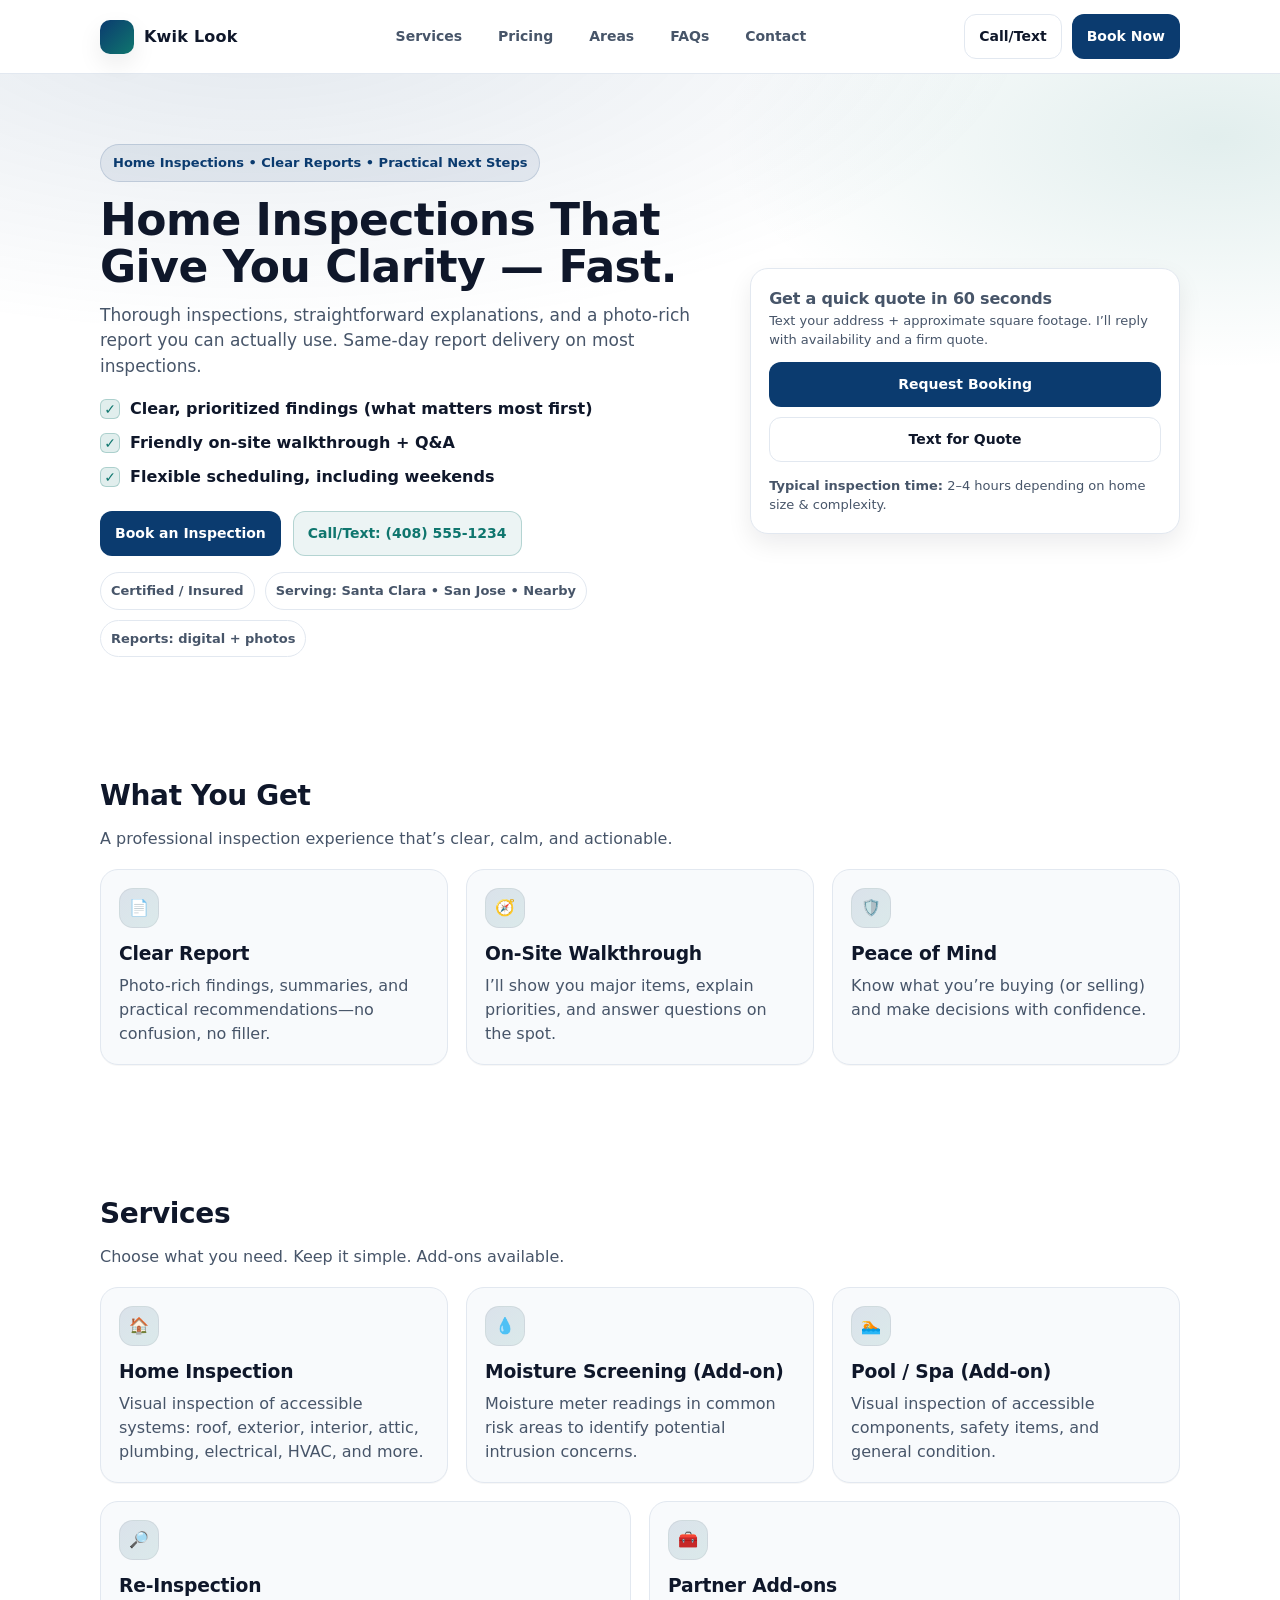
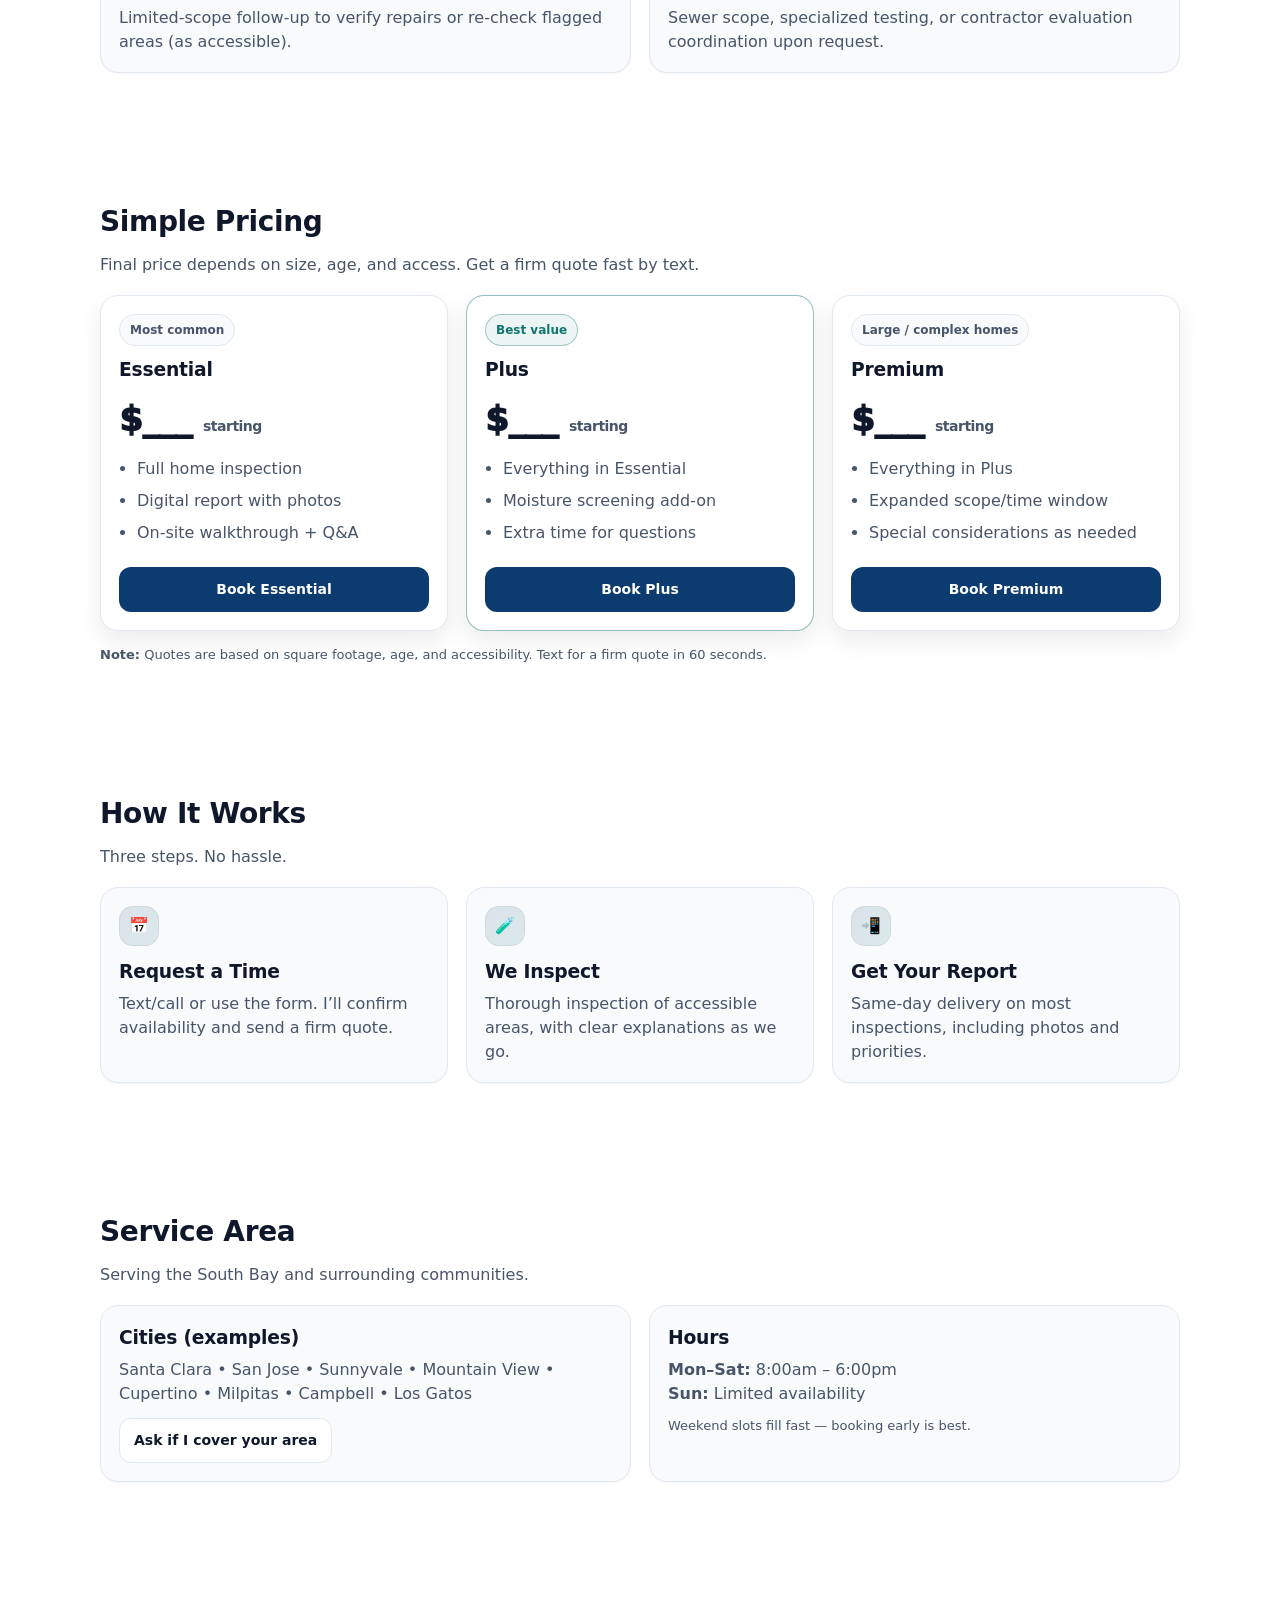
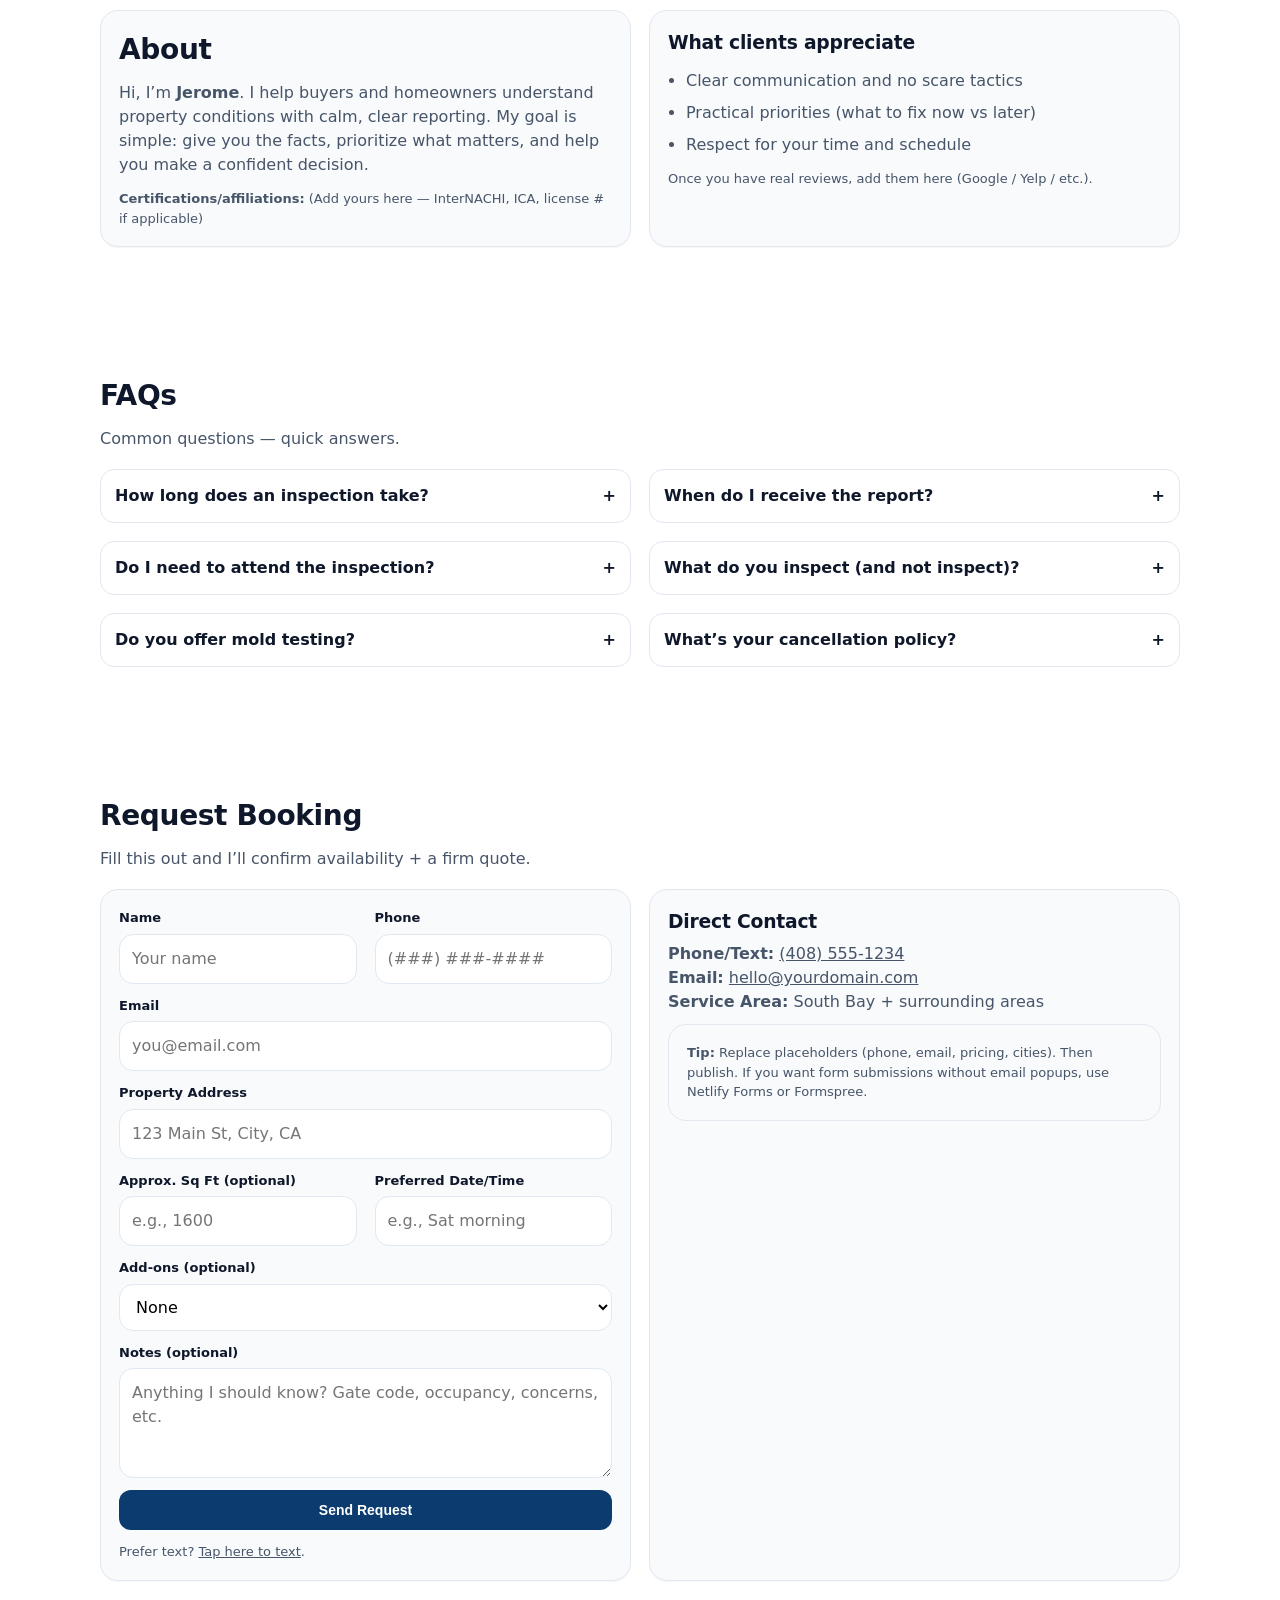
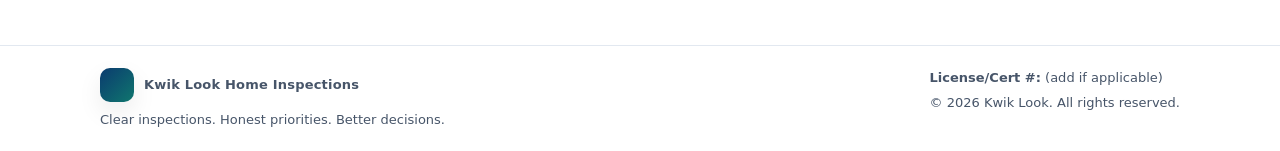
==== index.html @ 8adca5a7 "Add files via upload" ====
<!doctype html>
<html lang="en">
<head>
  <meta charset="utf-8" />
  <meta name="viewport" content="width=device-width,initial-scale=1" />
  <meta name="description" content="Kwik Look Home Inspections — clear, thorough inspections with easy-to-understand reports." />
  <title>Kwik Look Home Inspections</title>

  <style>
    :root{
      --bg:#ffffff;
      --text:#0f172a;
      --muted:#475569;
      --card:#f8fafc;
      --border:#e2e8f0;
      --brand:#0b3b6f;    /* primary */
      --brand2:#0f766e;   /* secondary */
      --shadow: 0 10px 25px rgba(2, 6, 23, .08);
      --radius: 18px;
      --max: 1120px;
    }
    *{ box-sizing:border-box; }
    html{ scroll-behavior:smooth; }
    body{
      margin:0;
      font-family: ui-sans-serif, system-ui, -apple-system, Segoe UI, Roboto, Arial, "Apple Color Emoji","Segoe UI Emoji";
      color:var(--text);
      background:var(--bg);
      line-height:1.5;
    }
    a{ color:inherit; text-decoration:none; }
    .container{ max-width:var(--max); margin:0 auto; padding:0 20px; }

    /* Top bar */
    .topbar{
      position:sticky; top:0; z-index:50;
      background:rgba(255,255,255,.92);
      backdrop-filter:saturate(180%) blur(10px);
      border-bottom:1px solid var(--border);
    }
    .nav{
      display:flex; align-items:center; justify-content:space-between;
      padding:14px 0;
      gap:16px;
    }
    .brand{
      display:flex; align-items:center; gap:10px; font-weight:800; letter-spacing:.2px;
    }
    .logo-dot{
      width:34px; height:34px; border-radius:10px;
      background:linear-gradient(135deg, var(--brand), var(--brand2));
      box-shadow: var(--shadow);
    }
    .navlinks{
      display:none;
      gap:16px; align-items:center;
      color:var(--muted);
      font-weight:600;
      font-size:14px;
    }
    .navlinks a{ padding:8px 10px; border-radius:10px; }
    .navlinks a:hover{ background:var(--card); color:var(--text); }
    .actions{ display:flex; gap:10px; align-items:center; }
    .btn{
      display:inline-flex; align-items:center; justify-content:center;
      gap:10px;
      padding:11px 14px;
      border-radius:12px;
      border:1px solid var(--border);
      background:#fff;
      color:var(--text);
      font-weight:700;
      font-size:14px;
      cursor:pointer;
      transition:.15s transform, .15s background, .15s border-color;
      white-space:nowrap;
    }
    .btn:hover{ transform:translateY(-1px); border-color:#cbd5e1; }
    .btn.primary{
      background:var(--brand);
      color:#fff;
      border-color:transparent;
    }
    .btn.primary:hover{ background:#083057; }
    .btn.secondary{
      background:rgba(15,118,110,.08);
      border-color:rgba(15,118,110,.25);
      color:var(--brand2);
    }
    .btn.secondary:hover{
      background:rgba(15,118,110,.12);
      border-color:rgba(15,118,110,.35);
    }
    .menu-btn{ display:inline-flex; }
    .mobile-menu{
      display:none;
      border-top:1px solid var(--border);
      padding:10px 0 14px;
    }
    .mobile-menu a{
      display:block;
      padding:10px 12px;
      border-radius:12px;
      color:var(--muted);
      font-weight:700;
    }
    .mobile-menu a:hover{ background:var(--card); color:var(--text); }

    /* Sections */
    section{ padding:64px 0; }
    .hero{
      padding:70px 0 54px;
      background:
        radial-gradient(1200px 500px at 20% -10%, rgba(11,59,111,.12), transparent 65%),
        radial-gradient(900px 420px at 95% 10%, rgba(15,118,110,.12), transparent 55%);
    }
    .grid{
      display:grid;
      gap:18px;
    }
    .hero-grid{
      grid-template-columns: 1.25fr .85fr;
      align-items:center;
    }
    .kicker{
      display:inline-flex;
      gap:10px; align-items:center;
      background:rgba(11,59,111,.08);
      border:1px solid rgba(11,59,111,.15);
      color:var(--brand);
      padding:8px 12px;
      border-radius:999px;
      font-weight:800;
      font-size:13px;
      width:fit-content;
    }
    h1{
      font-size:44px;
      line-height:1.08;
      margin:14px 0 12px;
      letter-spacing:-.5px;
    }
    .lead{
      color:var(--muted);
      font-size:17px;
      margin:0 0 18px;
      max-width:60ch;
    }
    .bullets{
      display:grid; gap:10px;
      padding:0; margin:0 0 22px;
      list-style:none;
      color:var(--text);
      font-weight:650;
    }
    .bullets li{
      display:flex; gap:10px; align-items:flex-start;
    }
    .check{
      width:20px; height:20px; margin-top:2px;
      border-radius:6px;
      background:rgba(15,118,110,.12);
      border:1px solid rgba(15,118,110,.25);
      display:flex; align-items:center; justify-content:center;
      color:var(--brand2);
      flex:0 0 auto;
      font-weight:900;
      font-size:14px;
    }
    .trust{
      display:flex; flex-wrap:wrap; gap:10px;
      margin-top:16px;
      color:var(--muted);
      font-weight:700;
      font-size:13px;
    }
    .pill{
      padding:8px 10px;
      border-radius:999px;
      border:1px solid var(--border);
      background:#fff;
    }

    .card{
      background:var(--card);
      border:1px solid var(--border);
      border-radius:var(--radius);
      padding:18px;
      box-shadow: 0 1px 0 rgba(2,6,23,.03);
    }
    .hero-side .card{
      background:#fff;
      box-shadow: var(--shadow);
    }
    .small{
      color:var(--muted);
      font-size:13px;
      margin:0;
    }
    .side-title{
      font-weight:900;
      margin:0 0 10px;
      letter-spacing:-.2px;
    }

    .section-title{
      font-size:28px;
      letter-spacing:-.35px;
      margin:0 0 10px;
    }
    .section-sub{
      margin:0 0 18px;
      color:var(--muted);
      max-width:70ch;
    }

    /* Cards grids */
    .three{ grid-template-columns:repeat(3, 1fr); }
    .two{ grid-template-columns:repeat(2, 1fr); }
    .four{ grid-template-columns:repeat(4, 1fr); }

    .icon{
      width:40px; height:40px; border-radius:14px;
      background:linear-gradient(135deg, rgba(11,59,111,.12), rgba(15,118,110,.12));
      border:1px solid rgba(2,6,23,.06);
      display:flex; align-items:center; justify-content:center;
      font-weight:900;
    }
    .card h3{ margin:12px 0 6px; letter-spacing:-.2px; }
    .card p{ margin:0; color:var(--muted); }

    /* Pricing */
    .pricing .card{ background:#fff; box-shadow: var(--shadow); }
    .tag{
      display:inline-flex; align-items:center;
      padding:6px 10px;
      border-radius:999px;
      font-size:12px;
      font-weight:900;
      border:1px solid var(--border);
      color:var(--muted);
      background:var(--card);
      width:fit-content;
    }
    .price{
      font-size:34px;
      font-weight:950;
      margin:10px 0 6px;
      letter-spacing:-.5px;
    }
    .price span{ font-size:14px; color:var(--muted); font-weight:800; }
    .list{ margin:12px 0 0; padding-left:18px; color:var(--muted); }
    .list li{ margin:8px 0; }

    /* FAQ */
    details{
      background:#fff;
      border:1px solid var(--border);
      border-radius:14px;
      padding:14px 14px;
    }
    details summary{
      cursor:pointer;
      font-weight:900;
      list-style:none;
      display:flex; align-items:center; justify-content:space-between;
      gap:12px;
    }
    details summary::-webkit-details-marker{ display:none; }
    details p{ margin:10px 0 0; color:var(--muted); }

    /* Form */
    form{ display:grid; gap:12px; }
    .field{ display:grid; gap:6px; }
    label{ font-weight:800; font-size:13px; color:var(--text); }
    input, textarea, select{
      width:100%;
      border:1px solid var(--border);
      border-radius:14px;
      padding:12px 12px;
      font:inherit;
      background:#fff;
      outline:none;
    }
    input:focus, textarea:focus, select:focus{
      border-color: rgba(11,59,111,.45);
      box-shadow: 0 0 0 3px rgba(11,59,111,.14);
    }
    textarea{ min-height:110px; resize:vertical; }
    .form-grid{ grid-template-columns:repeat(2, 1fr); }

    footer{
      border-top:1px solid var(--border);
      padding:22px 0;
      color:var(--muted);
      font-size:13px;
    }
    .footer-row{
      display:flex; justify-content:space-between; align-items:flex-start;
      gap:14px; flex-wrap:wrap;
    }

    /* Responsive */
    @media (max-width: 980px){
      .hero-grid{ grid-template-columns:1fr; }
      h1{ font-size:38px; }
      .three{ grid-template-columns:1fr; }
      .four{ grid-template-columns:1fr; }
      .two{ grid-template-columns:1fr; }
      .form-grid{ grid-template-columns:1fr; }
    }
    @media (min-width: 880px){
      .navlinks{ display:flex; }
      .menu-btn{ display:none; }
      .mobile-menu{ display:none !important; }
    }
  </style>
</head>

<body>

  <!-- Top Navigation -->
  <header class="topbar">
    <div class="container">
      <div class="nav">
        <a class="brand" href="#top">
          <span class="logo-dot" aria-hidden="true"></span>
          <span>Kwik Look</span>
        </a>

        <nav class="navlinks" aria-label="Primary">
          <a href="#services">Services</a>
          <a href="#pricing">Pricing</a>
          <a href="#areas">Areas</a>
          <a href="#faq">FAQs</a>
          <a href="#contact">Contact</a>
        </nav>

        <div class="actions">
          <!-- Replace phone number -->
          <a class="btn" href="tel:+14085551234" aria-label="Call or text">Call/Text</a>
          <a class="btn primary" href="#contact">Book Now</a>
          <button class="btn menu-btn" id="menuBtn" type="button" aria-expanded="false" aria-controls="mobileMenu">
            Menu
          </button>
        </div>
      </div>

      <div class="mobile-menu" id="mobileMenu">
        <a href="#services">Services</a>
        <a href="#pricing">Pricing</a>
        <a href="#areas">Areas</a>
        <a href="#faq">FAQs</a>
        <a href="#contact">Contact</a>
      </div>
    </div>
  </header>

  <!-- Hero -->
  <main id="top">
    <section class="hero">
      <div class="container">
        <div class="grid hero-grid">
          <div>
            <div class="kicker">Home Inspections • Clear Reports • Practical Next Steps</div>
            <h1>Home Inspections That Give You Clarity — Fast.</h1>
            <p class="lead">
              Thorough inspections, straightforward explanations, and a photo-rich report you can actually use.
              Same-day report delivery on most inspections.
            </p>

            <ul class="bullets">
              <li><span class="check">✓</span><span>Clear, prioritized findings (what matters most first)</span></li>
              <li><span class="check">✓</span><span>Friendly on-site walkthrough + Q&amp;A</span></li>
              <li><span class="check">✓</span><span>Flexible scheduling, including weekends</span></li>
            </ul>

            <div class="actions" style="gap:12px; flex-wrap:wrap;">
              <a class="btn primary" href="#contact">Book an Inspection</a>
              <a class="btn secondary" href="tel:+14085551234">Call/Text: (408) 555-1234</a>
            </div>

            <div class="trust">
              <span class="pill">Certified / Insured</span>
              <span class="pill">Serving: Santa Clara • San Jose • Nearby</span>
              <span class="pill">Reports: digital + photos</span>
            </div>
          </div>

          <div class="hero-side">
            <div class="card">
              <p class="side-title">Get a quick quote in 60 seconds</p>
              <p class="small">Text your address + approximate square footage. I’ll reply with availability and a firm quote.</p>
              <div style="height:12px;"></div>
              <a class="btn primary" href="#contact" style="width:100%;">Request Booking</a>
              <div style="height:10px;"></div>
              <a class="btn" href="sms:+14085551234?&body=Hi%20Kwik%20Look%20—%20I%E2%80%99d%20like%20a%20quote.%20Address%3A%20____%20Sq%20ft%3A%20____%20Preferred%20date%2Ftime%3A%20____" style="width:100%;">
                Text for Quote
              </a>
              <div style="height:14px;"></div>
              <p class="small"><strong>Typical inspection time:</strong> 2–4 hours depending on home size &amp; complexity.</p>
            </div>
          </div>
        </div>
      </div>
    </section>

    <!-- What You Get -->
    <section>
      <div class="container">
        <h2 class="section-title">What You Get</h2>
        <p class="section-sub">A professional inspection experience that’s clear, calm, and actionable.</p>

        <div class="grid three">
          <div class="card">
            <div class="icon">📄</div>
            <h3>Clear Report</h3>
            <p>Photo-rich findings, summaries, and practical recommendations—no confusion, no filler.</p>
          </div>
          <div class="card">
            <div class="icon">🧭</div>
            <h3>On-Site Walkthrough</h3>
            <p>I’ll show you major items, explain priorities, and answer questions on the spot.</p>
          </div>
          <div class="card">
            <div class="icon">🛡️</div>
            <h3>Peace of Mind</h3>
            <p>Know what you’re buying (or selling) and make decisions with confidence.</p>
          </div>
        </div>
      </div>
    </section>

    <!-- Services -->
    <section id="services">
      <div class="container">
        <h2 class="section-title">Services</h2>
        <p class="section-sub">Choose what you need. Keep it simple. Add-ons available.</p>

        <div class="grid three">
          <div class="card">
            <div class="icon">🏠</div>
            <h3>Home Inspection</h3>
            <p>Visual inspection of accessible systems: roof, exterior, interior, attic, plumbing, electrical, HVAC, and more.</p>
          </div>
          <div class="card">
            <div class="icon">💧</div>
            <h3>Moisture Screening (Add-on)</h3>
            <p>Moisture meter readings in common risk areas to identify potential intrusion concerns.</p>
          </div>
          <div class="card">
            <div class="icon">🏊</div>
            <h3>Pool / Spa (Add-on)</h3>
            <p>Visual inspection of accessible components, safety items, and general condition.</p>
          </div>
        </div>

        <div style="height:18px;"></div>

        <div class="grid two">
          <div class="card">
            <div class="icon">🔎</div>
            <h3>Re-Inspection</h3>
            <p>Limited-scope follow-up to verify repairs or re-check flagged areas (as accessible).</p>
          </div>
          <div class="card">
            <div class="icon">🧰</div>
            <h3>Partner Add-ons</h3>
            <p>Sewer scope, specialized testing, or contractor evaluation coordination upon request.</p>
          </div>
        </div>
      </div>
    </section>

    <!-- Pricing -->
    <section id="pricing" class="pricing">
      <div class="container">
        <h2 class="section-title">Simple Pricing</h2>
        <p class="section-sub">Final price depends on size, age, and access. Get a firm quote fast by text.</p>

        <div class="grid three">
          <div class="card">
            <div class="tag">Most common</div>
            <h3 style="margin:10px 0 0;">Essential</h3>
            <div class="price">$___ <span>starting</span></div>
            <ul class="list">
              <li>Full home inspection</li>
              <li>Digital report with photos</li>
              <li>On-site walkthrough + Q&amp;A</li>
            </ul>
            <div style="height:14px;"></div>
            <a class="btn primary" href="#contact" style="width:100%;">Book Essential</a>
          </div>

          <div class="card" style="border:1px solid rgba(15,118,110,.45);">
            <div class="tag" style="color:var(--brand2); border-color:rgba(15,118,110,.35); background:rgba(15,118,110,.08);">Best value</div>
            <h3 style="margin:10px 0 0;">Plus</h3>
            <div class="price">$___ <span>starting</span></div>
            <ul class="list">
              <li>Everything in Essential</li>
              <li>Moisture screening add-on</li>
              <li>Extra time for questions</li>
            </ul>
            <div style="height:14px;"></div>
            <a class="btn primary" href="#contact" style="width:100%;">Book Plus</a>
          </div>

          <div class="card">
            <div class="tag">Large / complex homes</div>
            <h3 style="margin:10px 0 0;">Premium</h3>
            <div class="price">$___ <span>starting</span></div>
            <ul class="list">
              <li>Everything in Plus</li>
              <li>Expanded scope/time window</li>
              <li>Special considerations as needed</li>
            </ul>
            <div style="height:14px;"></div>
            <a class="btn primary" href="#contact" style="width:100%;">Book Premium</a>
          </div>
        </div>

        <div style="height:14px;"></div>
        <p class="small">
          <strong>Note:</strong> Quotes are based on square footage, age, and accessibility. Text for a firm quote in 60 seconds.
        </p>
      </div>
    </section>

    <!-- How it Works -->
    <section>
      <div class="container">
        <h2 class="section-title">How It Works</h2>
        <p class="section-sub">Three steps. No hassle.</p>

        <div class="grid three">
          <div class="card">
            <div class="icon">📅</div>
            <h3>Request a Time</h3>
            <p>Text/call or use the form. I’ll confirm availability and send a firm quote.</p>
          </div>
          <div class="card">
            <div class="icon">🧪</div>
            <h3>We Inspect</h3>
            <p>Thorough inspection of accessible areas, with clear explanations as we go.</p>
          </div>
          <div class="card">
            <div class="icon">📲</div>
            <h3>Get Your Report</h3>
            <p>Same-day delivery on most inspections, including photos and priorities.</p>
          </div>
        </div>
      </div>
    </section>

    <!-- Service Areas -->
    <section id="areas">
      <div class="container">
        <h2 class="section-title">Service Area</h2>
        <p class="section-sub">Serving the South Bay and surrounding communities.</p>

        <div class="grid two">
          <div class="card">
            <h3 style="margin-top:0;">Cities (examples)</h3>
            <p>Santa Clara • San Jose • Sunnyvale • Mountain View • Cupertino • Milpitas • Campbell • Los Gatos</p>
            <div style="height:12px;"></div>
            <a class="btn" href="#contact">Ask if I cover your area</a>
          </div>
          <div class="card">
            <h3 style="margin-top:0;">Hours</h3>
            <p><strong>Mon–Sat:</strong> 8:00am – 6:00pm<br><strong>Sun:</strong> Limited availability</p>
            <p class="small" style="margin-top:10px;">Weekend slots fill fast — booking early is best.</p>
          </div>
        </div>
      </div>
    </section>

    <!-- About -->
    <section>
      <div class="container">
        <div class="grid two">
          <div class="card">
            <h2 class="section-title" style="margin:0 0 10px;">About</h2>
            <p class="section-sub" style="margin:0;">
              Hi, I’m <strong>Jerome</strong>. I help buyers and homeowners understand property conditions with calm, clear reporting.
              My goal is simple: give you the facts, prioritize what matters, and help you make a confident decision.
            </p>
            <div style="height:12px;"></div>
            <p class="small"><strong>Certifications/affiliations:</strong> (Add yours here — InterNACHI, ICA, license # if applicable)</p>
          </div>

          <div class="card">
            <h3 style="margin-top:0;">What clients appreciate</h3>
            <ul class="list">
              <li>Clear communication and no scare tactics</li>
              <li>Practical priorities (what to fix now vs later)</li>
              <li>Respect for your time and schedule</li>
            </ul>
            <p class="small" style="margin-top:12px;">Once you have real reviews, add them here (Google / Yelp / etc.).</p>
          </div>
        </div>
      </div>
    </section>

    <!-- FAQ -->
    <section id="faq">
      <div class="container">
        <h2 class="section-title">FAQs</h2>
        <p class="section-sub">Common questions — quick answers.</p>

        <div class="grid two">
          <details>
            <summary>How long does an inspection take? <span>+</span></summary>
            <p>Most inspections take 2–4 hours depending on size, age, and accessibility.</p>
          </details>
          <details>
            <summary>When do I receive the report? <span>+</span></summary>
            <p>Same-day on most inspections. If a home is large/complex, delivery may be next day.</p>
          </details>
          <details>
            <summary>Do I need to attend the inspection? <span>+</span></summary>
            <p>It’s optional, but recommended. The best time to join is the last 20–30 minutes for a walkthrough.</p>
          </details>
          <details>
            <summary>What do you inspect (and not inspect)? <span>+</span></summary>
            <p>I inspect accessible, visible areas and systems. I do not perform destructive testing or code compliance verification.</p>
          </details>
          <details>
            <summary>Do you offer mold testing? <span>+</span></summary>
            <p>I can offer moisture screening and recommend next steps. Lab testing can be coordinated if desired.</p>
          </details>
          <details>
            <summary>What’s your cancellation policy? <span>+</span></summary>
            <p>Example: No fee with 24+ hours notice. Same-day cancellations may have a charge. (Customize this.)</p>
          </details>
        </div>
      </div>
    </section>

    <!-- Contact -->
    <section id="contact">
      <div class="container">
        <h2 class="section-title">Request Booking</h2>
        <p class="section-sub">Fill this out and I’ll confirm availability + a firm quote.</p>

        <div class="grid two">
          <div class="card">
            <!--
              This form uses mailto: so it works without a server.
              For a more professional setup, connect this form to:
              - Netlify Forms, Formspree, or your website builder’s form tool.
            -->
            <form id="bookingForm">
              <div class="grid form-grid">
                <div class="field">
                  <label for="name">Name</label>
                  <input id="name" name="name" placeholder="Your name" required />
                </div>
                <div class="field">
                  <label for="phone">Phone</label>
                  <input id="phone" name="phone" placeholder="(###) ###-####" required />
                </div>
              </div>

              <div class="field">
                <label for="email">Email</label>
                <input id="email" name="email" type="email" placeholder="you@email.com" required />
              </div>

              <div class="field">
                <label for="address">Property Address</label>
                <input id="address" name="address" placeholder="123 Main St, City, CA" required />
              </div>

              <div class="grid form-grid">
                <div class="field">
                  <label for="sqft">Approx. Sq Ft (optional)</label>
                  <input id="sqft" name="sqft" placeholder="e.g., 1600" />
                </div>
                <div class="field">
                  <label for="date">Preferred Date/Time</label>
                  <input id="date" name="date" placeholder="e.g., Sat morning" />
                </div>
              </div>

              <div class="field">
                <label for="addons">Add-ons (optional)</label>
                <select id="addons" name="addons">
                  <option value="none">None</option>
                  <option value="moisture">Moisture Screening</option>
                  <option value="pool">Pool/Spa</option>
                  <option value="reinspection">Re-Inspection</option>
                  <option value="unsure">Not sure yet</option>
                </select>
              </div>

              <div class="field">
                <label for="notes">Notes (optional)</label>
                <textarea id="notes" name="notes" placeholder="Anything I should know? Gate code, occupancy, concerns, etc."></textarea>
              </div>

              <button class="btn primary" type="submit">Send Request</button>
              <p class="small">Prefer text? <a href="sms:+14085551234?&body=Hi%20Kwik%20Look%20—%20I%E2%80%99d%20like%20to%20book.%20Address%3A%20____%20Preferred%20date%2Ftime%3A%20____" style="text-decoration:underline;">Tap here to text</a>.</p>
            </form>
          </div>

          <div class="card">
            <h3 style="margin-top:0;">Direct Contact</h3>
            <p><strong>Phone/Text:</strong> <a href="tel:+14085551234" style="text-decoration:underline;">(408) 555-1234</a></p>
            <p><strong>Email:</strong> <a href="mailto:hello@yourdomain.com" style="text-decoration:underline;">hello@yourdomain.com</a></p>
            <p><strong>Service Area:</strong> South Bay + surrounding areas</p>
            <div style="height:10px;"></div>
            <div class="card" style="background:var(--card); box-shadow:none;">
              <p class="small" style="margin:0;">
                <strong>Tip:</strong> Replace placeholders (phone, email, pricing, cities). Then publish.
                If you want form submissions without email popups, use Netlify Forms or Formspree.
              </p>
            </div>
          </div>
        </div>
      </div>
    </section>

    <footer>
      <div class="container">
        <div class="footer-row">
          <div>
            <div class="brand" style="gap:10px;">
              <span class="logo-dot" aria-hidden="true"></span>
              <strong>Kwik Look Home Inspections</strong>
            </div>
            <p style="margin:8px 0 0;">Clear inspections. Honest priorities. Better decisions.</p>
          </div>
          <div>
            <p style="margin:0;"><strong>License/Cert #:</strong> (add if applicable)</p>
            <p style="margin:6px 0 0;">© <span id="year"></span> Kwik Look. All rights reserved.</p>
          </div>
        </div>
      </div>
    </footer>
  </main>

  <script>
    // Mobile menu toggle
    const menuBtn = document.getElementById('menuBtn');
    const mobileMenu = document.getElementById('mobileMenu');

    menuBtn?.addEventListener('click', () => {
      const open = mobileMenu.style.display === 'block';
      mobileMenu.style.display = open ? 'none' : 'block';
      menuBtn.setAttribute('aria-expanded', String(!open));
    });

    // Mailto form submission (no backend required)
    const form = document.getElementById('bookingForm');
    form?.addEventListener('submit', (e) => {
      e.preventDefault();

      const data = new FormData(form);
      const lines = [];
      for (const [k, v] of data.entries()) lines.push(`${k}: ${v}`);

      const subject = encodeURIComponent('Kwik Look — Booking Request');
      const body = encodeURIComponent(lines.join('\n'));

      // Replace this with your real email
      const to = 'hello@yourdomain.com';

      window.location.href = `mailto:${to}?subject=${subject}&body=${body}`;
    });

    // Footer year
    document.getElementById('year').textContent = new Date().getFullYear();

    // Close mobile menu after click
    document.querySelectorAll('#mobileMenu a').forEach(a => {
      a.addEventListener('click', () => {
        mobileMenu.style.display = 'none';
        menuBtn.setAttribute('aria-expanded', 'false');
      });
    });
  </script>
</body>
</html>
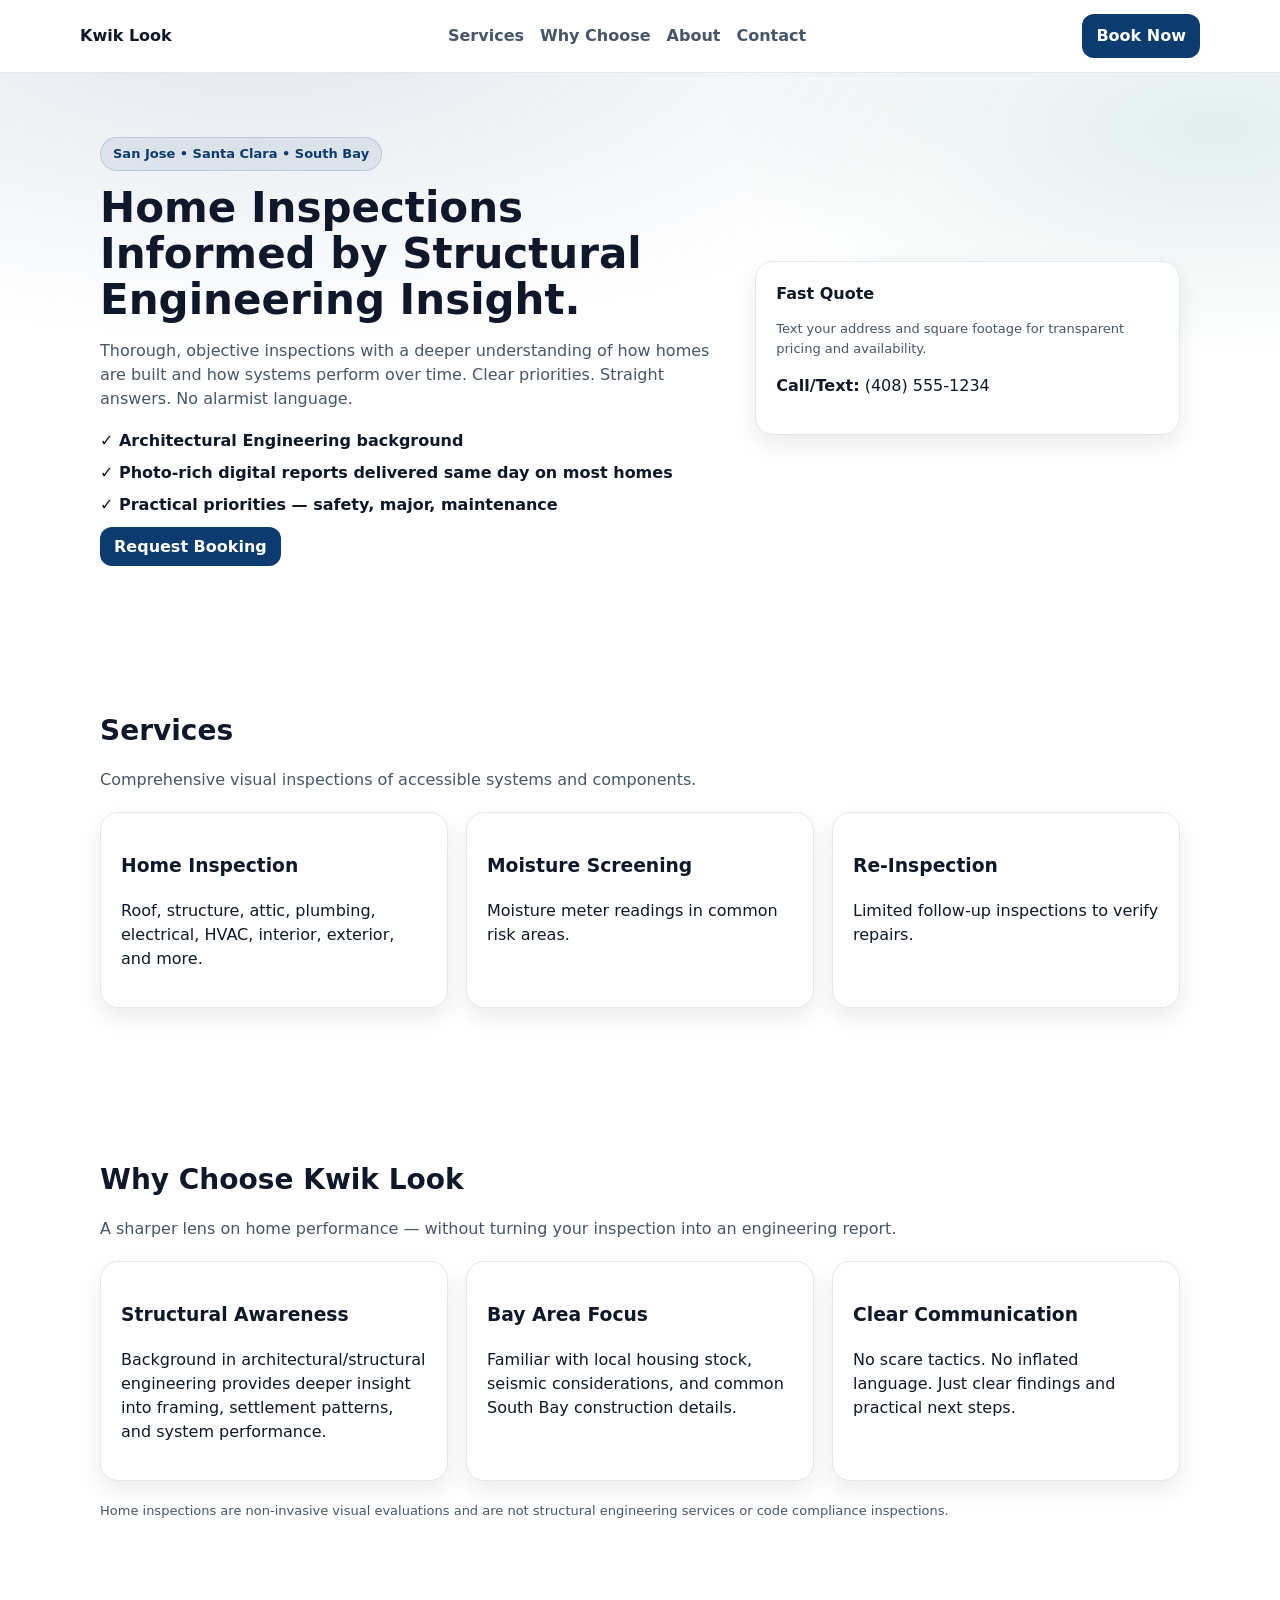
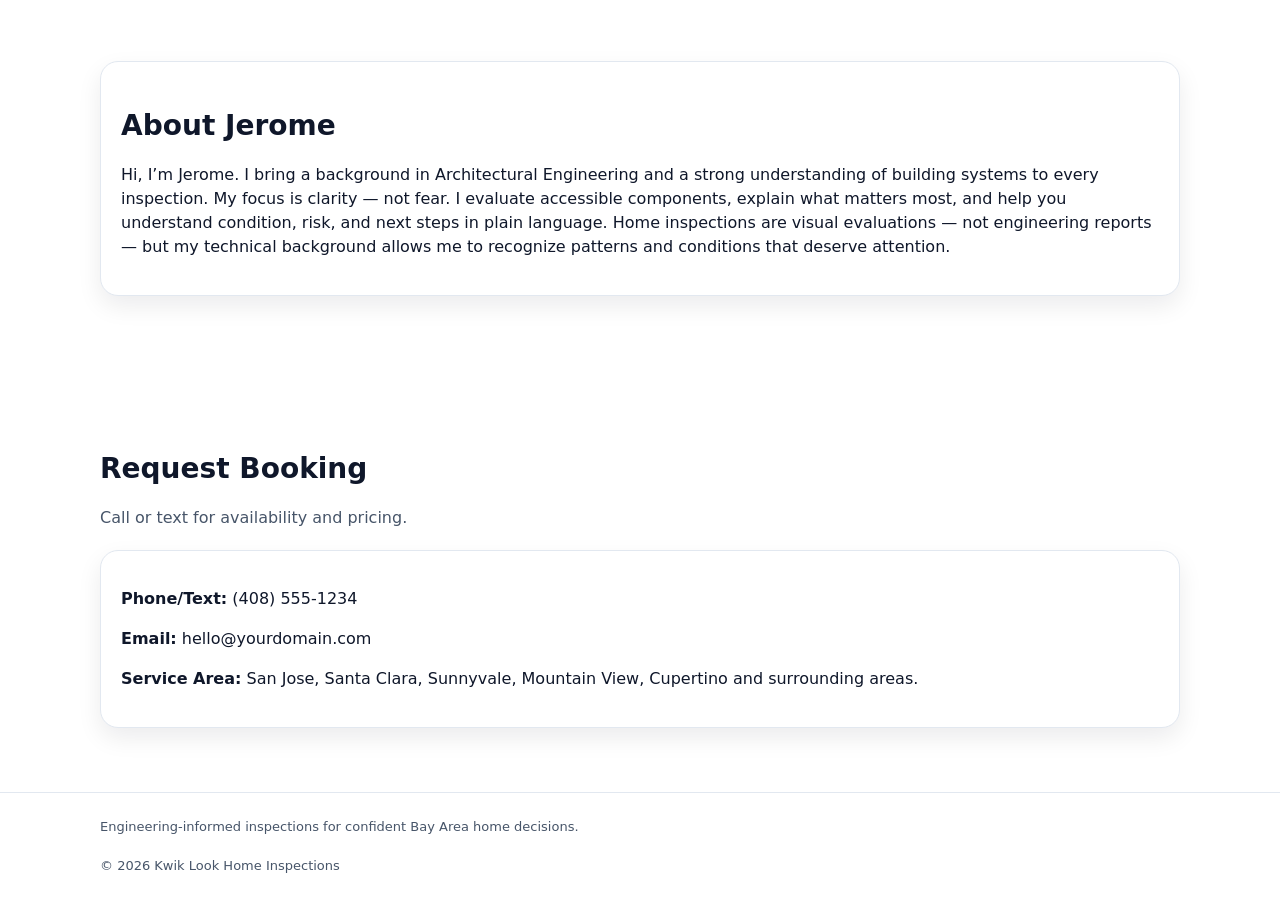
==== commit 47a85cc3: "Round 2" ====
--- a/index.html
+++ b/index.html
@@ -1,783 +1,237 @@
 <!doctype html>
 <html lang="en">
 <head>
-  <meta charset="utf-8" />
-  <meta name="viewport" content="width=device-width,initial-scale=1" />
-  <meta name="description" content="Kwik Look Home Inspections — clear, thorough inspections with easy-to-understand reports." />
-  <title>Kwik Look Home Inspections</title>
-
-  <style>
-    :root{
-      --bg:#ffffff;
-      --text:#0f172a;
-      --muted:#475569;
-      --card:#f8fafc;
-      --border:#e2e8f0;
-      --brand:#0b3b6f;    /* primary */
-      --brand2:#0f766e;   /* secondary */
-      --shadow: 0 10px 25px rgba(2, 6, 23, .08);
-      --radius: 18px;
-      --max: 1120px;
-    }
-    *{ box-sizing:border-box; }
-    html{ scroll-behavior:smooth; }
-    body{
-      margin:0;
-      font-family: ui-sans-serif, system-ui, -apple-system, Segoe UI, Roboto, Arial, "Apple Color Emoji","Segoe UI Emoji";
-      color:var(--text);
-      background:var(--bg);
-      line-height:1.5;
-    }
-    a{ color:inherit; text-decoration:none; }
-    .container{ max-width:var(--max); margin:0 auto; padding:0 20px; }
-
-    /* Top bar */
-    .topbar{
-      position:sticky; top:0; z-index:50;
-      background:rgba(255,255,255,.92);
-      backdrop-filter:saturate(180%) blur(10px);
-      border-bottom:1px solid var(--border);
-    }
-    .nav{
-      display:flex; align-items:center; justify-content:space-between;
-      padding:14px 0;
-      gap:16px;
-    }
-    .brand{
-      display:flex; align-items:center; gap:10px; font-weight:800; letter-spacing:.2px;
-    }
-    .logo-dot{
-      width:34px; height:34px; border-radius:10px;
-      background:linear-gradient(135deg, var(--brand), var(--brand2));
-      box-shadow: var(--shadow);
-    }
-    .navlinks{
-      display:none;
-      gap:16px; align-items:center;
-      color:var(--muted);
-      font-weight:600;
-      font-size:14px;
-    }
-    .navlinks a{ padding:8px 10px; border-radius:10px; }
-    .navlinks a:hover{ background:var(--card); color:var(--text); }
-    .actions{ display:flex; gap:10px; align-items:center; }
-    .btn{
-      display:inline-flex; align-items:center; justify-content:center;
-      gap:10px;
-      padding:11px 14px;
-      border-radius:12px;
-      border:1px solid var(--border);
-      background:#fff;
-      color:var(--text);
-      font-weight:700;
-      font-size:14px;
-      cursor:pointer;
-      transition:.15s transform, .15s background, .15s border-color;
-      white-space:nowrap;
-    }
-    .btn:hover{ transform:translateY(-1px); border-color:#cbd5e1; }
-    .btn.primary{
-      background:var(--brand);
-      color:#fff;
-      border-color:transparent;
-    }
-    .btn.primary:hover{ background:#083057; }
-    .btn.secondary{
-      background:rgba(15,118,110,.08);
-      border-color:rgba(15,118,110,.25);
-      color:var(--brand2);
-    }
-    .btn.secondary:hover{
-      background:rgba(15,118,110,.12);
-      border-color:rgba(15,118,110,.35);
-    }
-    .menu-btn{ display:inline-flex; }
-    .mobile-menu{
-      display:none;
-      border-top:1px solid var(--border);
-      padding:10px 0 14px;
-    }
-    .mobile-menu a{
-      display:block;
-      padding:10px 12px;
-      border-radius:12px;
-      color:var(--muted);
-      font-weight:700;
-    }
-    .mobile-menu a:hover{ background:var(--card); color:var(--text); }
-
-    /* Sections */
-    section{ padding:64px 0; }
-    .hero{
-      padding:70px 0 54px;
-      background:
-        radial-gradient(1200px 500px at 20% -10%, rgba(11,59,111,.12), transparent 65%),
-        radial-gradient(900px 420px at 95% 10%, rgba(15,118,110,.12), transparent 55%);
-    }
-    .grid{
-      display:grid;
-      gap:18px;
-    }
-    .hero-grid{
-      grid-template-columns: 1.25fr .85fr;
-      align-items:center;
-    }
-    .kicker{
-      display:inline-flex;
-      gap:10px; align-items:center;
-      background:rgba(11,59,111,.08);
-      border:1px solid rgba(11,59,111,.15);
-      color:var(--brand);
-      padding:8px 12px;
-      border-radius:999px;
-      font-weight:800;
-      font-size:13px;
-      width:fit-content;
-    }
-    h1{
-      font-size:44px;
-      line-height:1.08;
-      margin:14px 0 12px;
-      letter-spacing:-.5px;
-    }
-    .lead{
-      color:var(--muted);
-      font-size:17px;
-      margin:0 0 18px;
-      max-width:60ch;
-    }
-    .bullets{
-      display:grid; gap:10px;
-      padding:0; margin:0 0 22px;
-      list-style:none;
-      color:var(--text);
-      font-weight:650;
-    }
-    .bullets li{
-      display:flex; gap:10px; align-items:flex-start;
-    }
-    .check{
-      width:20px; height:20px; margin-top:2px;
-      border-radius:6px;
-      background:rgba(15,118,110,.12);
-      border:1px solid rgba(15,118,110,.25);
-      display:flex; align-items:center; justify-content:center;
-      color:var(--brand2);
-      flex:0 0 auto;
-      font-weight:900;
-      font-size:14px;
-    }
-    .trust{
-      display:flex; flex-wrap:wrap; gap:10px;
-      margin-top:16px;
-      color:var(--muted);
-      font-weight:700;
-      font-size:13px;
-    }
-    .pill{
-      padding:8px 10px;
-      border-radius:999px;
-      border:1px solid var(--border);
-      background:#fff;
-    }
-
-    .card{
-      background:var(--card);
-      border:1px solid var(--border);
-      border-radius:var(--radius);
-      padding:18px;
-      box-shadow: 0 1px 0 rgba(2,6,23,.03);
-    }
-    .hero-side .card{
-      background:#fff;
-      box-shadow: var(--shadow);
-    }
-    .small{
-      color:var(--muted);
-      font-size:13px;
-      margin:0;
-    }
-    .side-title{
-      font-weight:900;
-      margin:0 0 10px;
-      letter-spacing:-.2px;
-    }
-
-    .section-title{
-      font-size:28px;
-      letter-spacing:-.35px;
-      margin:0 0 10px;
-    }
-    .section-sub{
-      margin:0 0 18px;
-      color:var(--muted);
-      max-width:70ch;
-    }
-
-    /* Cards grids */
-    .three{ grid-template-columns:repeat(3, 1fr); }
-    .two{ grid-template-columns:repeat(2, 1fr); }
-    .four{ grid-template-columns:repeat(4, 1fr); }
-
-    .icon{
-      width:40px; height:40px; border-radius:14px;
-      background:linear-gradient(135deg, rgba(11,59,111,.12), rgba(15,118,110,.12));
-      border:1px solid rgba(2,6,23,.06);
-      display:flex; align-items:center; justify-content:center;
-      font-weight:900;
-    }
-    .card h3{ margin:12px 0 6px; letter-spacing:-.2px; }
-    .card p{ margin:0; color:var(--muted); }
-
-    /* Pricing */
-    .pricing .card{ background:#fff; box-shadow: var(--shadow); }
-    .tag{
-      display:inline-flex; align-items:center;
-      padding:6px 10px;
-      border-radius:999px;
-      font-size:12px;
-      font-weight:900;
-      border:1px solid var(--border);
-      color:var(--muted);
-      background:var(--card);
-      width:fit-content;
-    }
-    .price{
-      font-size:34px;
-      font-weight:950;
-      margin:10px 0 6px;
-      letter-spacing:-.5px;
-    }
-    .price span{ font-size:14px; color:var(--muted); font-weight:800; }
-    .list{ margin:12px 0 0; padding-left:18px; color:var(--muted); }
-    .list li{ margin:8px 0; }
-
-    /* FAQ */
-    details{
-      background:#fff;
-      border:1px solid var(--border);
-      border-radius:14px;
-      padding:14px 14px;
-    }
-    details summary{
-      cursor:pointer;
-      font-weight:900;
-      list-style:none;
-      display:flex; align-items:center; justify-content:space-between;
-      gap:12px;
-    }
-    details summary::-webkit-details-marker{ display:none; }
-    details p{ margin:10px 0 0; color:var(--muted); }
-
-    /* Form */
-    form{ display:grid; gap:12px; }
-    .field{ display:grid; gap:6px; }
-    label{ font-weight:800; font-size:13px; color:var(--text); }
-    input, textarea, select{
-      width:100%;
-      border:1px solid var(--border);
-      border-radius:14px;
-      padding:12px 12px;
-      font:inherit;
-      background:#fff;
-      outline:none;
-    }
-    input:focus, textarea:focus, select:focus{
-      border-color: rgba(11,59,111,.45);
-      box-shadow: 0 0 0 3px rgba(11,59,111,.14);
-    }
-    textarea{ min-height:110px; resize:vertical; }
-    .form-grid{ grid-template-columns:repeat(2, 1fr); }
-
-    footer{
-      border-top:1px solid var(--border);
-      padding:22px 0;
-      color:var(--muted);
-      font-size:13px;
-    }
-    .footer-row{
-      display:flex; justify-content:space-between; align-items:flex-start;
-      gap:14px; flex-wrap:wrap;
-    }
-
-    /* Responsive */
-    @media (max-width: 980px){
-      .hero-grid{ grid-template-columns:1fr; }
-      h1{ font-size:38px; }
-      .three{ grid-template-columns:1fr; }
-      .four{ grid-template-columns:1fr; }
-      .two{ grid-template-columns:1fr; }
-      .form-grid{ grid-template-columns:1fr; }
-    }
-    @media (min-width: 880px){
-      .navlinks{ display:flex; }
-      .menu-btn{ display:none; }
-      .mobile-menu{ display:none !important; }
-    }
-  </style>
+<meta charset="utf-8" />
+<meta name="viewport" content="width=device-width,initial-scale=1" />
+<meta name="description" content="Home inspections in San Jose, Santa Clara, and the South Bay. Engineering-informed inspections with clear reporting and same-day delivery on most homes." />
+<title>Kwik Look Home Inspections | San Jose</title>
+
+<style>
+:root{
+  --bg:#ffffff;
+  --text:#0f172a;
+  --muted:#475569;
+  --card:#f8fafc;
+  --border:#e2e8f0;
+  --brand:#0b3b6f;
+  --brand2:#0f766e;
+  --shadow: 0 10px 25px rgba(2,6,23,.08);
+  --radius:18px;
+  --max:1120px;
+}
+*{box-sizing:border-box;}
+body{
+  margin:0;
+  font-family:ui-sans-serif,system-ui,-apple-system,Segoe UI,Roboto,Arial;
+  color:var(--text);
+  background:var(--bg);
+  line-height:1.5;
+}
+a{text-decoration:none;color:inherit;}
+.container{max-width:var(--max);margin:0 auto;padding:0 20px;}
+section{padding:64px 0;}
+.grid{display:grid;gap:18px;}
+.three{grid-template-columns:repeat(3,1fr);}
+.two{grid-template-columns:repeat(2,1fr);}
+.hero-grid{grid-template-columns:1.2fr .8fr;align-items:center;}
+
+.topbar{
+  position:sticky;top:0;z-index:50;
+  background:#fff;border-bottom:1px solid var(--border);
+}
+.nav{
+  display:flex;align-items:center;justify-content:space-between;
+  padding:14px 0;
+}
+.brand{font-weight:800;}
+.navlinks{display:flex;gap:16px;color:var(--muted);font-weight:600;}
+.btn{
+  padding:10px 14px;border-radius:12px;border:1px solid var(--border);
+  font-weight:700;cursor:pointer;
+}
+.btn.primary{background:var(--brand);color:#fff;border:none;}
+.btn.secondary{background:rgba(15,118,110,.08);color:var(--brand2);}
+
+.hero{
+  background:
+  radial-gradient(1200px 500px at 20% -10%, rgba(11,59,111,.12), transparent 65%),
+  radial-gradient(900px 420px at 95% 10%, rgba(15,118,110,.12), transparent 55%);
+}
+.kicker{
+  display:inline-block;
+  background:rgba(11,59,111,.08);
+  border:1px solid rgba(11,59,111,.15);
+  padding:6px 12px;
+  border-radius:999px;
+  font-weight:800;
+  font-size:13px;
+  color:var(--brand);
+}
+h1{font-size:42px;line-height:1.1;margin:14px 0;}
+.lead{color:var(--muted);max-width:60ch;}
+.bullets{list-style:none;padding:0;margin:18px 0;font-weight:600;}
+.bullets li{margin-bottom:8px;}
+
+.card{
+  background:#fff;
+  border:1px solid var(--border);
+  border-radius:var(--radius);
+  padding:20px;
+  box-shadow:var(--shadow);
+}
+.section-title{font-size:28px;margin-bottom:10px;}
+.section-sub{color:var(--muted);margin-bottom:20px;}
+.small{font-size:13px;color:var(--muted);}
+
+footer{
+  border-top:1px solid var(--border);
+  padding:24px 0;
+  font-size:13px;
+  color:var(--muted);
+}
+
+@media(max-width:980px){
+  .hero-grid,.three,.two{grid-template-columns:1fr;}
+}
+</style>
 </head>
 
 <body>
 
-  <!-- Top Navigation -->
-  <header class="topbar">
-    <div class="container">
-      <div class="nav">
-        <a class="brand" href="#top">
-          <span class="logo-dot" aria-hidden="true"></span>
-          <span>Kwik Look</span>
-        </a>
-
-        <nav class="navlinks" aria-label="Primary">
-          <a href="#services">Services</a>
-          <a href="#pricing">Pricing</a>
-          <a href="#areas">Areas</a>
-          <a href="#faq">FAQs</a>
-          <a href="#contact">Contact</a>
-        </nav>
-
-        <div class="actions">
-          <!-- Replace phone number -->
-          <a class="btn" href="tel:+14085551234" aria-label="Call or text">Call/Text</a>
-          <a class="btn primary" href="#contact">Book Now</a>
-          <button class="btn menu-btn" id="menuBtn" type="button" aria-expanded="false" aria-controls="mobileMenu">
-            Menu
-          </button>
-        </div>
-      </div>
-
-      <div class="mobile-menu" id="mobileMenu">
-        <a href="#services">Services</a>
-        <a href="#pricing">Pricing</a>
-        <a href="#areas">Areas</a>
-        <a href="#faq">FAQs</a>
-        <a href="#contact">Contact</a>
-      </div>
-    </div>
-  </header>
-
-  <!-- Hero -->
-  <main id="top">
-    <section class="hero">
-      <div class="container">
-        <div class="grid hero-grid">
-          <div>
-            <div class="kicker">Home Inspections • Clear Reports • Practical Next Steps</div>
-            <h1>Home Inspections That Give You Clarity — Fast.</h1>
-            <p class="lead">
-              Thorough inspections, straightforward explanations, and a photo-rich report you can actually use.
-              Same-day report delivery on most inspections.
-            </p>
-
-            <ul class="bullets">
-              <li><span class="check">✓</span><span>Clear, prioritized findings (what matters most first)</span></li>
-              <li><span class="check">✓</span><span>Friendly on-site walkthrough + Q&amp;A</span></li>
-              <li><span class="check">✓</span><span>Flexible scheduling, including weekends</span></li>
-            </ul>
-
-            <div class="actions" style="gap:12px; flex-wrap:wrap;">
-              <a class="btn primary" href="#contact">Book an Inspection</a>
-              <a class="btn secondary" href="tel:+14085551234">Call/Text: (408) 555-1234</a>
-            </div>
-
-            <div class="trust">
-              <span class="pill">Certified / Insured</span>
-              <span class="pill">Serving: Santa Clara • San Jose • Nearby</span>
-              <span class="pill">Reports: digital + photos</span>
-            </div>
-          </div>
-
-          <div class="hero-side">
-            <div class="card">
-              <p class="side-title">Get a quick quote in 60 seconds</p>
-              <p class="small">Text your address + approximate square footage. I’ll reply with availability and a firm quote.</p>
-              <div style="height:12px;"></div>
-              <a class="btn primary" href="#contact" style="width:100%;">Request Booking</a>
-              <div style="height:10px;"></div>
-              <a class="btn" href="sms:+14085551234?&body=Hi%20Kwik%20Look%20—%20I%E2%80%99d%20like%20a%20quote.%20Address%3A%20____%20Sq%20ft%3A%20____%20Preferred%20date%2Ftime%3A%20____" style="width:100%;">
-                Text for Quote
-              </a>
-              <div style="height:14px;"></div>
-              <p class="small"><strong>Typical inspection time:</strong> 2–4 hours depending on home size &amp; complexity.</p>
-            </div>
-          </div>
-        </div>
-      </div>
-    </section>
-
-    <!-- What You Get -->
-    <section>
-      <div class="container">
-        <h2 class="section-title">What You Get</h2>
-        <p class="section-sub">A professional inspection experience that’s clear, calm, and actionable.</p>
-
-        <div class="grid three">
-          <div class="card">
-            <div class="icon">📄</div>
-            <h3>Clear Report</h3>
-            <p>Photo-rich findings, summaries, and practical recommendations—no confusion, no filler.</p>
-          </div>
-          <div class="card">
-            <div class="icon">🧭</div>
-            <h3>On-Site Walkthrough</h3>
-            <p>I’ll show you major items, explain priorities, and answer questions on the spot.</p>
-          </div>
-          <div class="card">
-            <div class="icon">🛡️</div>
-            <h3>Peace of Mind</h3>
-            <p>Know what you’re buying (or selling) and make decisions with confidence.</p>
-          </div>
-        </div>
-      </div>
-    </section>
-
-    <!-- Services -->
-    <section id="services">
-      <div class="container">
-        <h2 class="section-title">Services</h2>
-        <p class="section-sub">Choose what you need. Keep it simple. Add-ons available.</p>
-
-        <div class="grid three">
-          <div class="card">
-            <div class="icon">🏠</div>
-            <h3>Home Inspection</h3>
-            <p>Visual inspection of accessible systems: roof, exterior, interior, attic, plumbing, electrical, HVAC, and more.</p>
-          </div>
-          <div class="card">
-            <div class="icon">💧</div>
-            <h3>Moisture Screening (Add-on)</h3>
-            <p>Moisture meter readings in common risk areas to identify potential intrusion concerns.</p>
-          </div>
-          <div class="card">
-            <div class="icon">🏊</div>
-            <h3>Pool / Spa (Add-on)</h3>
-            <p>Visual inspection of accessible components, safety items, and general condition.</p>
-          </div>
-        </div>
-
-        <div style="height:18px;"></div>
-
-        <div class="grid two">
-          <div class="card">
-            <div class="icon">🔎</div>
-            <h3>Re-Inspection</h3>
-            <p>Limited-scope follow-up to verify repairs or re-check flagged areas (as accessible).</p>
-          </div>
-          <div class="card">
-            <div class="icon">🧰</div>
-            <h3>Partner Add-ons</h3>
-            <p>Sewer scope, specialized testing, or contractor evaluation coordination upon request.</p>
-          </div>
-        </div>
-      </div>
-    </section>
-
-    <!-- Pricing -->
-    <section id="pricing" class="pricing">
-      <div class="container">
-        <h2 class="section-title">Simple Pricing</h2>
-        <p class="section-sub">Final price depends on size, age, and access. Get a firm quote fast by text.</p>
-
-        <div class="grid three">
-          <div class="card">
-            <div class="tag">Most common</div>
-            <h3 style="margin:10px 0 0;">Essential</h3>
-            <div class="price">$___ <span>starting</span></div>
-            <ul class="list">
-              <li>Full home inspection</li>
-              <li>Digital report with photos</li>
-              <li>On-site walkthrough + Q&amp;A</li>
-            </ul>
-            <div style="height:14px;"></div>
-            <a class="btn primary" href="#contact" style="width:100%;">Book Essential</a>
-          </div>
-
-          <div class="card" style="border:1px solid rgba(15,118,110,.45);">
-            <div class="tag" style="color:var(--brand2); border-color:rgba(15,118,110,.35); background:rgba(15,118,110,.08);">Best value</div>
-            <h3 style="margin:10px 0 0;">Plus</h3>
-            <div class="price">$___ <span>starting</span></div>
-            <ul class="list">
-              <li>Everything in Essential</li>
-              <li>Moisture screening add-on</li>
-              <li>Extra time for questions</li>
-            </ul>
-            <div style="height:14px;"></div>
-            <a class="btn primary" href="#contact" style="width:100%;">Book Plus</a>
-          </div>
-
-          <div class="card">
-            <div class="tag">Large / complex homes</div>
-            <h3 style="margin:10px 0 0;">Premium</h3>
-            <div class="price">$___ <span>starting</span></div>
-            <ul class="list">
-              <li>Everything in Plus</li>
-              <li>Expanded scope/time window</li>
-              <li>Special considerations as needed</li>
-            </ul>
-            <div style="height:14px;"></div>
-            <a class="btn primary" href="#contact" style="width:100%;">Book Premium</a>
-          </div>
-        </div>
-
-        <div style="height:14px;"></div>
-        <p class="small">
-          <strong>Note:</strong> Quotes are based on square footage, age, and accessibility. Text for a firm quote in 60 seconds.
-        </p>
-      </div>
-    </section>
-
-    <!-- How it Works -->
-    <section>
-      <div class="container">
-        <h2 class="section-title">How It Works</h2>
-        <p class="section-sub">Three steps. No hassle.</p>
-
-        <div class="grid three">
-          <div class="card">
-            <div class="icon">📅</div>
-            <h3>Request a Time</h3>
-            <p>Text/call or use the form. I’ll confirm availability and send a firm quote.</p>
-          </div>
-          <div class="card">
-            <div class="icon">🧪</div>
-            <h3>We Inspect</h3>
-            <p>Thorough inspection of accessible areas, with clear explanations as we go.</p>
-          </div>
-          <div class="card">
-            <div class="icon">📲</div>
-            <h3>Get Your Report</h3>
-            <p>Same-day delivery on most inspections, including photos and priorities.</p>
-          </div>
-        </div>
-      </div>
-    </section>
-
-    <!-- Service Areas -->
-    <section id="areas">
-      <div class="container">
-        <h2 class="section-title">Service Area</h2>
-        <p class="section-sub">Serving the South Bay and surrounding communities.</p>
-
-        <div class="grid two">
-          <div class="card">
-            <h3 style="margin-top:0;">Cities (examples)</h3>
-            <p>Santa Clara • San Jose • Sunnyvale • Mountain View • Cupertino • Milpitas • Campbell • Los Gatos</p>
-            <div style="height:12px;"></div>
-            <a class="btn" href="#contact">Ask if I cover your area</a>
-          </div>
-          <div class="card">
-            <h3 style="margin-top:0;">Hours</h3>
-            <p><strong>Mon–Sat:</strong> 8:00am – 6:00pm<br><strong>Sun:</strong> Limited availability</p>
-            <p class="small" style="margin-top:10px;">Weekend slots fill fast — booking early is best.</p>
-          </div>
-        </div>
-      </div>
-    </section>
-
-    <!-- About -->
-    <section>
-      <div class="container">
-        <div class="grid two">
-          <div class="card">
-            <h2 class="section-title" style="margin:0 0 10px;">About</h2>
-            <p class="section-sub" style="margin:0;">
-              Hi, I’m <strong>Jerome</strong>. I help buyers and homeowners understand property conditions with calm, clear reporting.
-              My goal is simple: give you the facts, prioritize what matters, and help you make a confident decision.
-            </p>
-            <div style="height:12px;"></div>
-            <p class="small"><strong>Certifications/affiliations:</strong> (Add yours here — InterNACHI, ICA, license # if applicable)</p>
-          </div>
-
-          <div class="card">
-            <h3 style="margin-top:0;">What clients appreciate</h3>
-            <ul class="list">
-              <li>Clear communication and no scare tactics</li>
-              <li>Practical priorities (what to fix now vs later)</li>
-              <li>Respect for your time and schedule</li>
-            </ul>
-            <p class="small" style="margin-top:12px;">Once you have real reviews, add them here (Google / Yelp / etc.).</p>
-          </div>
-        </div>
-      </div>
-    </section>
-
-    <!-- FAQ -->
-    <section id="faq">
-      <div class="container">
-        <h2 class="section-title">FAQs</h2>
-        <p class="section-sub">Common questions — quick answers.</p>
-
-        <div class="grid two">
-          <details>
-            <summary>How long does an inspection take? <span>+</span></summary>
-            <p>Most inspections take 2–4 hours depending on size, age, and accessibility.</p>
-          </details>
-          <details>
-            <summary>When do I receive the report? <span>+</span></summary>
-            <p>Same-day on most inspections. If a home is large/complex, delivery may be next day.</p>
-          </details>
-          <details>
-            <summary>Do I need to attend the inspection? <span>+</span></summary>
-            <p>It’s optional, but recommended. The best time to join is the last 20–30 minutes for a walkthrough.</p>
-          </details>
-          <details>
-            <summary>What do you inspect (and not inspect)? <span>+</span></summary>
-            <p>I inspect accessible, visible areas and systems. I do not perform destructive testing or code compliance verification.</p>
-          </details>
-          <details>
-            <summary>Do you offer mold testing? <span>+</span></summary>
-            <p>I can offer moisture screening and recommend next steps. Lab testing can be coordinated if desired.</p>
-          </details>
-          <details>
-            <summary>What’s your cancellation policy? <span>+</span></summary>
-            <p>Example: No fee with 24+ hours notice. Same-day cancellations may have a charge. (Customize this.)</p>
-          </details>
-        </div>
-      </div>
-    </section>
-
-    <!-- Contact -->
-    <section id="contact">
-      <div class="container">
-        <h2 class="section-title">Request Booking</h2>
-        <p class="section-sub">Fill this out and I’ll confirm availability + a firm quote.</p>
-
-        <div class="grid two">
-          <div class="card">
-            <!--
-              This form uses mailto: so it works without a server.
-              For a more professional setup, connect this form to:
-              - Netlify Forms, Formspree, or your website builder’s form tool.
-            -->
-            <form id="bookingForm">
-              <div class="grid form-grid">
-                <div class="field">
-                  <label for="name">Name</label>
-                  <input id="name" name="name" placeholder="Your name" required />
-                </div>
-                <div class="field">
-                  <label for="phone">Phone</label>
-                  <input id="phone" name="phone" placeholder="(###) ###-####" required />
-                </div>
-              </div>
-
-              <div class="field">
-                <label for="email">Email</label>
-                <input id="email" name="email" type="email" placeholder="you@email.com" required />
-              </div>
-
-              <div class="field">
-                <label for="address">Property Address</label>
-                <input id="address" name="address" placeholder="123 Main St, City, CA" required />
-              </div>
-
-              <div class="grid form-grid">
-                <div class="field">
-                  <label for="sqft">Approx. Sq Ft (optional)</label>
-                  <input id="sqft" name="sqft" placeholder="e.g., 1600" />
-                </div>
-                <div class="field">
-                  <label for="date">Preferred Date/Time</label>
-                  <input id="date" name="date" placeholder="e.g., Sat morning" />
-                </div>
-              </div>
-
-              <div class="field">
-                <label for="addons">Add-ons (optional)</label>
-                <select id="addons" name="addons">
-                  <option value="none">None</option>
-                  <option value="moisture">Moisture Screening</option>
-                  <option value="pool">Pool/Spa</option>
-                  <option value="reinspection">Re-Inspection</option>
-                  <option value="unsure">Not sure yet</option>
-                </select>
-              </div>
-
-              <div class="field">
-                <label for="notes">Notes (optional)</label>
-                <textarea id="notes" name="notes" placeholder="Anything I should know? Gate code, occupancy, concerns, etc."></textarea>
-              </div>
-
-              <button class="btn primary" type="submit">Send Request</button>
-              <p class="small">Prefer text? <a href="sms:+14085551234?&body=Hi%20Kwik%20Look%20—%20I%E2%80%99d%20like%20to%20book.%20Address%3A%20____%20Preferred%20date%2Ftime%3A%20____" style="text-decoration:underline;">Tap here to text</a>.</p>
-            </form>
-          </div>
-
-          <div class="card">
-            <h3 style="margin-top:0;">Direct Contact</h3>
-            <p><strong>Phone/Text:</strong> <a href="tel:+14085551234" style="text-decoration:underline;">(408) 555-1234</a></p>
-            <p><strong>Email:</strong> <a href="mailto:hello@yourdomain.com" style="text-decoration:underline;">hello@yourdomain.com</a></p>
-            <p><strong>Service Area:</strong> South Bay + surrounding areas</p>
-            <div style="height:10px;"></div>
-            <div class="card" style="background:var(--card); box-shadow:none;">
-              <p class="small" style="margin:0;">
-                <strong>Tip:</strong> Replace placeholders (phone, email, pricing, cities). Then publish.
-                If you want form submissions without email popups, use Netlify Forms or Formspree.
-              </p>
-            </div>
-          </div>
-        </div>
-      </div>
-    </section>
-
-    <footer>
-      <div class="container">
-        <div class="footer-row">
-          <div>
-            <div class="brand" style="gap:10px;">
-              <span class="logo-dot" aria-hidden="true"></span>
-              <strong>Kwik Look Home Inspections</strong>
-            </div>
-            <p style="margin:8px 0 0;">Clear inspections. Honest priorities. Better decisions.</p>
-          </div>
-          <div>
-            <p style="margin:0;"><strong>License/Cert #:</strong> (add if applicable)</p>
-            <p style="margin:6px 0 0;">© <span id="year"></span> Kwik Look. All rights reserved.</p>
-          </div>
-        </div>
-      </div>
-    </footer>
-  </main>
-
-  <script>
-    // Mobile menu toggle
-    const menuBtn = document.getElementById('menuBtn');
-    const mobileMenu = document.getElementById('mobileMenu');
-
-    menuBtn?.addEventListener('click', () => {
-      const open = mobileMenu.style.display === 'block';
-      mobileMenu.style.display = open ? 'none' : 'block';
-      menuBtn.setAttribute('aria-expanded', String(!open));
-    });
-
-    // Mailto form submission (no backend required)
-    const form = document.getElementById('bookingForm');
-    form?.addEventListener('submit', (e) => {
-      e.preventDefault();
-
-      const data = new FormData(form);
-      const lines = [];
-      for (const [k, v] of data.entries()) lines.push(`${k}: ${v}`);
-
-      const subject = encodeURIComponent('Kwik Look — Booking Request');
-      const body = encodeURIComponent(lines.join('\n'));
-
-      // Replace this with your real email
-      const to = 'hello@yourdomain.com';
-
-      window.location.href = `mailto:${to}?subject=${subject}&body=${body}`;
-    });
-
-    // Footer year
-    document.getElementById('year').textContent = new Date().getFullYear();
-
-    // Close mobile menu after click
-    document.querySelectorAll('#mobileMenu a').forEach(a => {
-      a.addEventListener('click', () => {
-        mobileMenu.style.display = 'none';
-        menuBtn.setAttribute('aria-expanded', 'false');
-      });
-    });
-  </script>
+<header class="topbar">
+<div class="container nav">
+<div class="brand">Kwik Look</div>
+<nav class="navlinks">
+<a href="#services">Services</a>
+<a href="#why">Why Choose</a>
+<a href="#about">About</a>
+<a href="#contact">Contact</a>
+</nav>
+<a class="btn primary" href="#contact">Book Now</a>
+</div>
+</header>
+
+<main>
+
+<!-- HERO -->
+<section class="hero">
+<div class="container">
+<div class="grid hero-grid">
+<div>
+<div class="kicker">San Jose • Santa Clara • South Bay</div>
+<h1>Home Inspections Informed by Structural Engineering Insight.</h1>
+<p class="lead">
+Thorough, objective inspections with a deeper understanding of how homes are built and how systems perform over time.
+Clear priorities. Straight answers. No alarmist language.
+</p>
+<ul class="bullets">
+<li>✓ Architectural Engineering background</li>
+<li>✓ Photo-rich digital reports delivered same day on most homes</li>
+<li>✓ Practical priorities — safety, major, maintenance</li>
+</ul>
+<a class="btn primary" href="#contact">Request Booking</a>
+</div>
+
+<div class="card">
+<strong>Fast Quote</strong>
+<p class="small">Text your address and square footage for transparent pricing and availability.</p>
+<p><strong>Call/Text:</strong> (408) 555-1234</p>
+</div>
+</div>
+</div>
+</section>
+
+<!-- SERVICES -->
+<section id="services">
+<div class="container">
+<h2 class="section-title">Services</h2>
+<p class="section-sub">Comprehensive visual inspections of accessible systems and components.</p>
+
+<div class="grid three">
+<div class="card">
+<h3>Home Inspection</h3>
+<p>Roof, structure, attic, plumbing, electrical, HVAC, interior, exterior, and more.</p>
+</div>
+<div class="card">
+<h3>Moisture Screening</h3>
+<p>Moisture meter readings in common risk areas.</p>
+</div>
+<div class="card">
+<h3>Re-Inspection</h3>
+<p>Limited follow-up inspections to verify repairs.</p>
+</div>
+</div>
+</div>
+</section>
+
+<!-- WHY CHOOSE -->
+<section id="why">
+<div class="container">
+<h2 class="section-title">Why Choose Kwik Look</h2>
+<p class="section-sub">
+A sharper lens on home performance — without turning your inspection into an engineering report.
+</p>
+
+<div class="grid three">
+<div class="card">
+<h3>Structural Awareness</h3>
+<p>Background in architectural/structural engineering provides deeper insight into framing, settlement patterns, and system performance.</p>
+</div>
+<div class="card">
+<h3>Bay Area Focus</h3>
+<p>Familiar with local housing stock, seismic considerations, and common South Bay construction details.</p>
+</div>
+<div class="card">
+<h3>Clear Communication</h3>
+<p>No scare tactics. No inflated language. Just clear findings and practical next steps.</p>
+</div>
+</div>
+
+<p class="small" style="margin-top:20px;">
+Home inspections are non-invasive visual evaluations and are not structural engineering services or code compliance inspections.
+</p>
+</div>
+</section>
+
+<!-- ABOUT -->
+<section id="about">
+<div class="container">
+<div class="card">
+<h2 class="section-title">About Jerome</h2>
+<p>
+Hi, I’m Jerome. I bring a background in Architectural Engineering and a strong understanding of building systems to every inspection.
+
+My focus is clarity — not fear. I evaluate accessible components, explain what matters most,
+and help you understand condition, risk, and next steps in plain language.
+
+Home inspections are visual evaluations — not engineering reports —
+but my technical background allows me to recognize patterns and conditions that deserve attention.
+</p>
+</div>
+</div>
+</section>
+
+<!-- CONTACT -->
+<section id="contact">
+<div class="container">
+<h2 class="section-title">Request Booking</h2>
+<p class="section-sub">Call or text for availability and pricing.</p>
+<div class="card">
+<p><strong>Phone/Text:</strong> (408) 555-1234</p>
+<p><strong>Email:</strong> hello@yourdomain.com</p>
+<p><strong>Service Area:</strong> San Jose, Santa Clara, Sunnyvale, Mountain View, Cupertino and surrounding areas.</p>
+</div>
+</div>
+</section>
+
+<footer>
+<div class="container">
+Engineering-informed inspections for confident Bay Area home decisions.
+<br><br>
+© 2026 Kwik Look Home Inspections
+</div>
+</footer>
+
+</main>
 </body>
 </html>
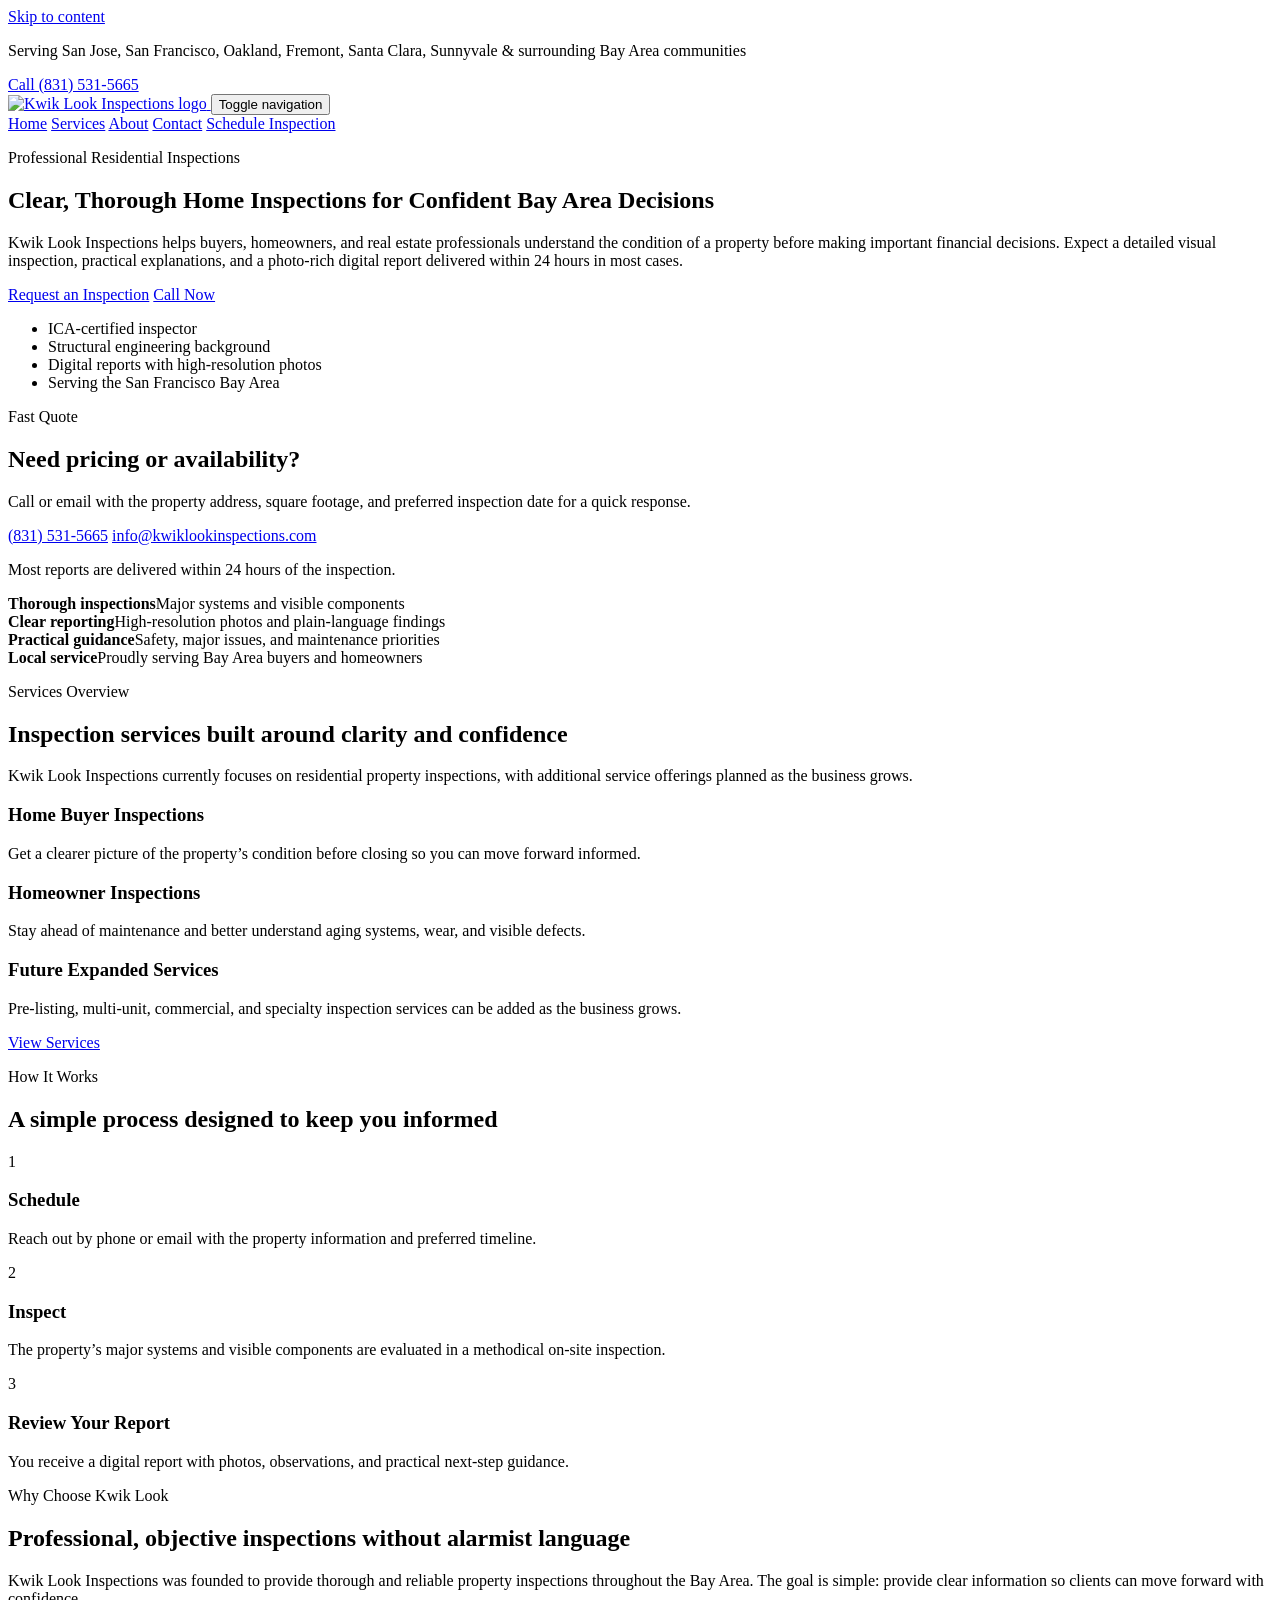
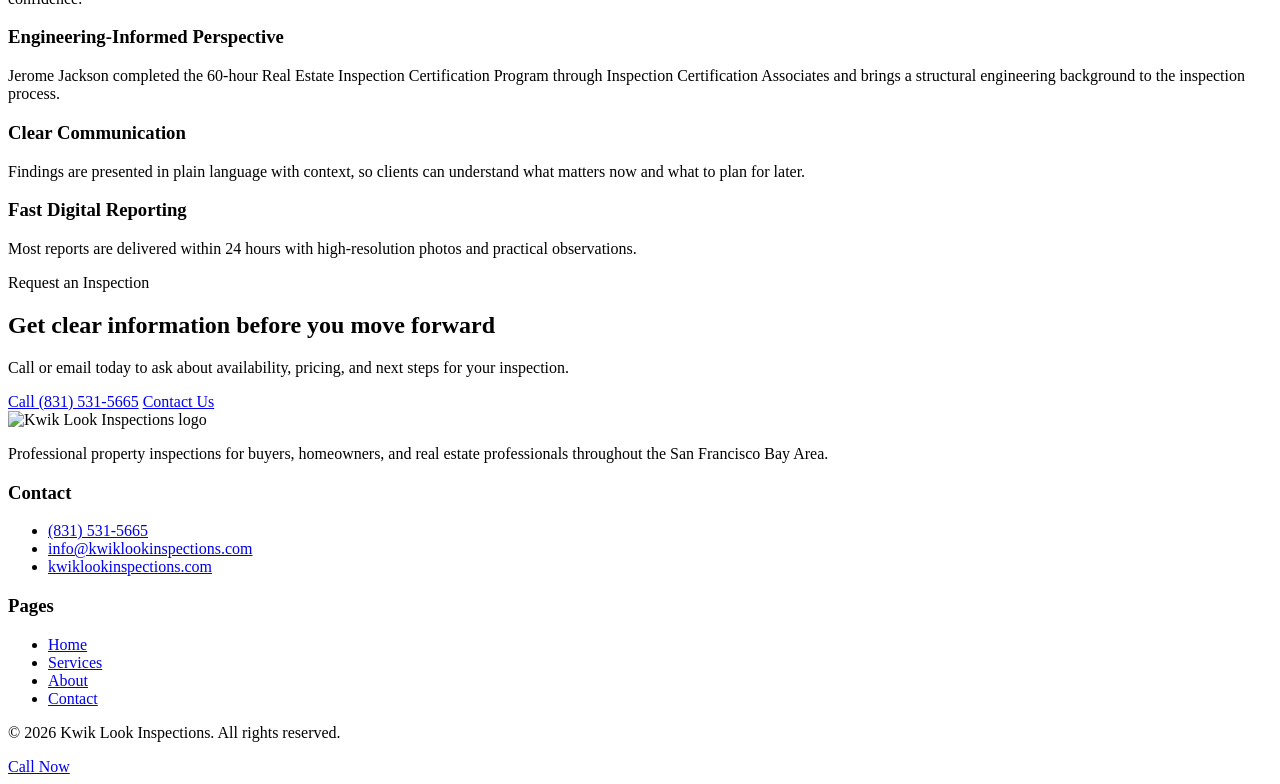
==== commit 5e25e390: "Update index.html" ====
--- a/index.html
+++ b/index.html
@@ -1,237 +1,234 @@
-<!doctype html>
+<!DOCTYPE html>
 <html lang="en">
 <head>
-<meta charset="utf-8" />
-<meta name="viewport" content="width=device-width,initial-scale=1" />
-<meta name="description" content="Home inspections in San Jose, Santa Clara, and the South Bay. Engineering-informed inspections with clear reporting and same-day delivery on most homes." />
-<title>Kwik Look Home Inspections | San Jose</title>
-
-<style>
-:root{
-  --bg:#ffffff;
-  --text:#0f172a;
-  --muted:#475569;
-  --card:#f8fafc;
-  --border:#e2e8f0;
-  --brand:#0b3b6f;
-  --brand2:#0f766e;
-  --shadow: 0 10px 25px rgba(2,6,23,.08);
-  --radius:18px;
-  --max:1120px;
-}
-*{box-sizing:border-box;}
-body{
-  margin:0;
-  font-family:ui-sans-serif,system-ui,-apple-system,Segoe UI,Roboto,Arial;
-  color:var(--text);
-  background:var(--bg);
-  line-height:1.5;
-}
-a{text-decoration:none;color:inherit;}
-.container{max-width:var(--max);margin:0 auto;padding:0 20px;}
-section{padding:64px 0;}
-.grid{display:grid;gap:18px;}
-.three{grid-template-columns:repeat(3,1fr);}
-.two{grid-template-columns:repeat(2,1fr);}
-.hero-grid{grid-template-columns:1.2fr .8fr;align-items:center;}
-
-.topbar{
-  position:sticky;top:0;z-index:50;
-  background:#fff;border-bottom:1px solid var(--border);
-}
-.nav{
-  display:flex;align-items:center;justify-content:space-between;
-  padding:14px 0;
-}
-.brand{font-weight:800;}
-.navlinks{display:flex;gap:16px;color:var(--muted);font-weight:600;}
-.btn{
-  padding:10px 14px;border-radius:12px;border:1px solid var(--border);
-  font-weight:700;cursor:pointer;
-}
-.btn.primary{background:var(--brand);color:#fff;border:none;}
-.btn.secondary{background:rgba(15,118,110,.08);color:var(--brand2);}
-
-.hero{
-  background:
-  radial-gradient(1200px 500px at 20% -10%, rgba(11,59,111,.12), transparent 65%),
-  radial-gradient(900px 420px at 95% 10%, rgba(15,118,110,.12), transparent 55%);
-}
-.kicker{
-  display:inline-block;
-  background:rgba(11,59,111,.08);
-  border:1px solid rgba(11,59,111,.15);
-  padding:6px 12px;
-  border-radius:999px;
-  font-weight:800;
-  font-size:13px;
-  color:var(--brand);
-}
-h1{font-size:42px;line-height:1.1;margin:14px 0;}
-.lead{color:var(--muted);max-width:60ch;}
-.bullets{list-style:none;padding:0;margin:18px 0;font-weight:600;}
-.bullets li{margin-bottom:8px;}
-
-.card{
-  background:#fff;
-  border:1px solid var(--border);
-  border-radius:var(--radius);
-  padding:20px;
-  box-shadow:var(--shadow);
-}
-.section-title{font-size:28px;margin-bottom:10px;}
-.section-sub{color:var(--muted);margin-bottom:20px;}
-.small{font-size:13px;color:var(--muted);}
-
-footer{
-  border-top:1px solid var(--border);
-  padding:24px 0;
-  font-size:13px;
-  color:var(--muted);
-}
-
-@media(max-width:980px){
-  .hero-grid,.three,.two{grid-template-columns:1fr;}
-}
-</style>
+  <meta charset="UTF-8" />
+  <meta name="viewport" content="width=device-width, initial-scale=1.0" />
+  <title>Home Inspections in the San Francisco Bay Area | Kwik Look Inspections</title>
+  <meta name="description" content="Kwik Look Inspections provides thorough residential home inspections across the San Francisco Bay Area, with photo-rich digital reports delivered within 24 hours in most cases." />
+  <meta name="author" content="Kwik Look Inspections" />
+  <meta property="og:title" content="Kwik Look Inspections | Bay Area Home Inspections" />
+  <meta property="og:description" content="Professional property inspections for buyers, homeowners, and real estate professionals across the San Francisco Bay Area." />
+  <meta property="og:type" content="website" />
+  <meta property="og:image" content="assets/kwiklook-logo.jpg" />
+  <meta property="og:url" content="https://kwiklookinspections.com/" />
+  <link rel="canonical" href="https://kwiklookinspections.com/" />
+  <link rel="preconnect" href="https://fonts.googleapis.com" />
+  <link rel="preconnect" href="https://fonts.gstatic.com" crossorigin />
+  <link href="https://fonts.googleapis.com/css2?family=Inter:wght@400;500;600;700;800&display=swap" rel="stylesheet" />
+  <link rel="stylesheet" href="styles.css" />
 </head>
-
 <body>
-
-<header class="topbar">
-<div class="container nav">
-<div class="brand">Kwik Look</div>
-<nav class="navlinks">
-<a href="#services">Services</a>
-<a href="#why">Why Choose</a>
-<a href="#about">About</a>
-<a href="#contact">Contact</a>
-</nav>
-<a class="btn primary" href="#contact">Book Now</a>
-</div>
-</header>
-
-<main>
-
-<!-- HERO -->
-<section class="hero">
-<div class="container">
-<div class="grid hero-grid">
-<div>
-<div class="kicker">San Jose • Santa Clara • South Bay</div>
-<h1>Home Inspections Informed by Structural Engineering Insight.</h1>
-<p class="lead">
-Thorough, objective inspections with a deeper understanding of how homes are built and how systems perform over time.
-Clear priorities. Straight answers. No alarmist language.
-</p>
-<ul class="bullets">
-<li>✓ Architectural Engineering background</li>
-<li>✓ Photo-rich digital reports delivered same day on most homes</li>
-<li>✓ Practical priorities — safety, major, maintenance</li>
-</ul>
-<a class="btn primary" href="#contact">Request Booking</a>
-</div>
-
-<div class="card">
-<strong>Fast Quote</strong>
-<p class="small">Text your address and square footage for transparent pricing and availability.</p>
-<p><strong>Call/Text:</strong> (408) 555-1234</p>
-</div>
-</div>
-</div>
-</section>
-
-<!-- SERVICES -->
-<section id="services">
-<div class="container">
-<h2 class="section-title">Services</h2>
-<p class="section-sub">Comprehensive visual inspections of accessible systems and components.</p>
-
-<div class="grid three">
-<div class="card">
-<h3>Home Inspection</h3>
-<p>Roof, structure, attic, plumbing, electrical, HVAC, interior, exterior, and more.</p>
-</div>
-<div class="card">
-<h3>Moisture Screening</h3>
-<p>Moisture meter readings in common risk areas.</p>
-</div>
-<div class="card">
-<h3>Re-Inspection</h3>
-<p>Limited follow-up inspections to verify repairs.</p>
-</div>
-</div>
-</div>
-</section>
-
-<!-- WHY CHOOSE -->
-<section id="why">
-<div class="container">
-<h2 class="section-title">Why Choose Kwik Look</h2>
-<p class="section-sub">
-A sharper lens on home performance — without turning your inspection into an engineering report.
-</p>
-
-<div class="grid three">
-<div class="card">
-<h3>Structural Awareness</h3>
-<p>Background in architectural/structural engineering provides deeper insight into framing, settlement patterns, and system performance.</p>
-</div>
-<div class="card">
-<h3>Bay Area Focus</h3>
-<p>Familiar with local housing stock, seismic considerations, and common South Bay construction details.</p>
-</div>
-<div class="card">
-<h3>Clear Communication</h3>
-<p>No scare tactics. No inflated language. Just clear findings and practical next steps.</p>
-</div>
-</div>
-
-<p class="small" style="margin-top:20px;">
-Home inspections are non-invasive visual evaluations and are not structural engineering services or code compliance inspections.
-</p>
-</div>
-</section>
-
-<!-- ABOUT -->
-<section id="about">
-<div class="container">
-<div class="card">
-<h2 class="section-title">About Jerome</h2>
-<p>
-Hi, I’m Jerome. I bring a background in Architectural Engineering and a strong understanding of building systems to every inspection.
-
-My focus is clarity — not fear. I evaluate accessible components, explain what matters most,
-and help you understand condition, risk, and next steps in plain language.
-
-Home inspections are visual evaluations — not engineering reports —
-but my technical background allows me to recognize patterns and conditions that deserve attention.
-</p>
-</div>
-</div>
-</section>
-
-<!-- CONTACT -->
-<section id="contact">
-<div class="container">
-<h2 class="section-title">Request Booking</h2>
-<p class="section-sub">Call or text for availability and pricing.</p>
-<div class="card">
-<p><strong>Phone/Text:</strong> (408) 555-1234</p>
-<p><strong>Email:</strong> hello@yourdomain.com</p>
-<p><strong>Service Area:</strong> San Jose, Santa Clara, Sunnyvale, Mountain View, Cupertino and surrounding areas.</p>
-</div>
-</div>
-</section>
-
-<footer>
-<div class="container">
-Engineering-informed inspections for confident Bay Area home decisions.
-<br><br>
-© 2026 Kwik Look Home Inspections
-</div>
-</footer>
-
-</main>
+  <a class="skip-link" href="#main">Skip to content</a>
+
+  <div class="topbar">
+    <div class="container topbar-inner">
+      <p>Serving San Jose, San Francisco, Oakland, Fremont, Santa Clara, Sunnyvale & surrounding Bay Area communities</p>
+      <a href="tel:+18315315665">Call (831) 531-5665</a>
+    </div>
+  </div>
+
+  <header class="site-header">
+    <div class="container nav-wrap">
+      <a class="brand" href="index.html" aria-label="Kwik Look Inspections home">
+        <img src="assets/kwiklook-logo.jpg" alt="Kwik Look Inspections logo" />
+      </a>
+
+      <button class="nav-toggle" type="button" aria-expanded="false" aria-controls="site-nav">
+        <span></span><span></span><span></span>
+        <span class="sr-only">Toggle navigation</span>
+      </button>
+
+      <nav id="site-nav" class="site-nav" aria-label="Primary navigation">
+        <a href="index.html">Home</a>
+        <a href="services.html">Services</a>
+        <a href="about.html">About</a>
+        <a href="contact.html">Contact</a>
+        <a class="btn btn-primary nav-cta" href="contact.html">Schedule Inspection</a>
+      </nav>
+    </div>
+  </header>
+
+  <main id="main">
+    <section class="hero">
+      <div class="container hero-grid">
+        <div class="hero-copy">
+          <p class="eyebrow">Professional Residential Inspections</p>
+          <h1>Clear, Thorough Home Inspections for Confident Bay Area Decisions</h1>
+          <p class="hero-lead">
+            Kwik Look Inspections helps buyers, homeowners, and real estate professionals understand the condition of a property before making important financial decisions. Expect a detailed visual inspection, practical explanations, and a photo-rich digital report delivered within 24 hours in most cases.
+          </p>
+
+          <div class="hero-actions">
+            <a class="btn btn-primary" href="contact.html">Request an Inspection</a>
+            <a class="btn btn-secondary" href="tel:+18315315665">Call Now</a>
+          </div>
+
+          <ul class="hero-points">
+            <li>ICA-certified inspector</li>
+            <li>Structural engineering background</li>
+            <li>Digital reports with high-resolution photos</li>
+            <li>Serving the San Francisco Bay Area</li>
+          </ul>
+        </div>
+
+        <aside class="quote-card" aria-label="Fast quote">
+          <p class="card-kicker">Fast Quote</p>
+          <h2>Need pricing or availability?</h2>
+          <p>Call or email with the property address, square footage, and preferred inspection date for a quick response.</p>
+          <div class="contact-list">
+            <a href="tel:+18315315665">(831) 531-5665</a>
+            <a href="mailto:info@kwiklookinspections.com">info@kwiklookinspections.com</a>
+          </div>
+          <p class="microcopy">Most reports are delivered within 24 hours of the inspection.</p>
+        </aside>
+      </div>
+    </section>
+
+    <section class="trust-strip">
+      <div class="container trust-grid">
+        <div><strong>Thorough inspections</strong><span>Major systems and visible components</span></div>
+        <div><strong>Clear reporting</strong><span>High-resolution photos and plain-language findings</span></div>
+        <div><strong>Practical guidance</strong><span>Safety, major issues, and maintenance priorities</span></div>
+        <div><strong>Local service</strong><span>Proudly serving Bay Area buyers and homeowners</span></div>
+      </div>
+    </section>
+
+    <section class="section">
+      <div class="container">
+        <div class="section-heading">
+          <p class="eyebrow">Services Overview</p>
+          <h2>Inspection services built around clarity and confidence</h2>
+          <p>Kwik Look Inspections currently focuses on residential property inspections, with additional service offerings planned as the business grows.</p>
+        </div>
+
+        <div class="card-grid">
+          <article class="info-card">
+            <h3>Home Buyer Inspections</h3>
+            <p>Get a clearer picture of the property’s condition before closing so you can move forward informed.</p>
+          </article>
+
+          <article class="info-card">
+            <h3>Homeowner Inspections</h3>
+            <p>Stay ahead of maintenance and better understand aging systems, wear, and visible defects.</p>
+          </article>
+
+          <article class="info-card">
+            <h3>Future Expanded Services</h3>
+            <p>Pre-listing, multi-unit, commercial, and specialty inspection services can be added as the business grows.</p>
+          </article>
+        </div>
+
+        <div class="section-actions">
+          <a class="btn btn-primary" href="services.html">View Services</a>
+        </div>
+      </div>
+    </section>
+
+    <section class="section alt">
+      <div class="container">
+        <div class="section-heading">
+          <p class="eyebrow">How It Works</p>
+          <h2>A simple process designed to keep you informed</h2>
+        </div>
+
+        <div class="steps-grid">
+          <article class="step-card">
+            <span class="step-number">1</span>
+            <h3>Schedule</h3>
+            <p>Reach out by phone or email with the property information and preferred timeline.</p>
+          </article>
+
+          <article class="step-card">
+            <span class="step-number">2</span>
+            <h3>Inspect</h3>
+            <p>The property’s major systems and visible components are evaluated in a methodical on-site inspection.</p>
+          </article>
+
+          <article class="step-card">
+            <span class="step-number">3</span>
+            <h3>Review Your Report</h3>
+            <p>You receive a digital report with photos, observations, and practical next-step guidance.</p>
+          </article>
+        </div>
+      </div>
+    </section>
+
+    <section class="section">
+      <div class="container split-layout">
+        <div>
+          <p class="eyebrow">Why Choose Kwik Look</p>
+          <h2>Professional, objective inspections without alarmist language</h2>
+          <p>Kwik Look Inspections was founded to provide thorough and reliable property inspections throughout the Bay Area. The goal is simple: provide clear information so clients can move forward with confidence.</p>
+        </div>
+
+        <div class="feature-stack">
+          <article class="feature-card">
+            <h3>Engineering-Informed Perspective</h3>
+            <p>Jerome Jackson completed the 60-hour Real Estate Inspection Certification Program through Inspection Certification Associates and brings a structural engineering background to the inspection process.</p>
+          </article>
+
+          <article class="feature-card">
+            <h3>Clear Communication</h3>
+            <p>Findings are presented in plain language with context, so clients can understand what matters now and what to plan for later.</p>
+          </article>
+
+          <article class="feature-card">
+            <h3>Fast Digital Reporting</h3>
+            <p>Most reports are delivered within 24 hours with high-resolution photos and practical observations.</p>
+          </article>
+        </div>
+      </div>
+    </section>
+
+    <section class="section alt">
+      <div class="container cta-box">
+        <div>
+          <p class="eyebrow">Request an Inspection</p>
+          <h2>Get clear information before you move forward</h2>
+          <p>Call or email today to ask about availability, pricing, and next steps for your inspection.</p>
+        </div>
+
+        <div class="cta-actions">
+          <a class="btn btn-primary" href="tel:+18315315665">Call (831) 531-5665</a>
+          <a class="btn btn-secondary" href="contact.html">Contact Us</a>
+        </div>
+      </div>
+    </section>
+  </main>
+
+  <footer class="site-footer">
+    <div class="container footer-grid">
+      <div>
+        <img class="footer-logo" src="assets/kwiklook-logo.jpg" alt="Kwik Look Inspections logo" />
+        <p>Professional property inspections for buyers, homeowners, and real estate professionals throughout the San Francisco Bay Area.</p>
+      </div>
+
+      <div>
+        <h3>Contact</h3>
+        <ul>
+          <li><a href="tel:+18315315665">(831) 531-5665</a></li>
+          <li><a href="mailto:info@kwiklookinspections.com">info@kwiklookinspections.com</a></li>
+          <li><a href="https://kwiklookinspections.com/">kwiklookinspections.com</a></li>
+        </ul>
+      </div>
+
+      <div>
+        <h3>Pages</h3>
+        <ul>
+          <li><a href="index.html">Home</a></li>
+          <li><a href="services.html">Services</a></li>
+          <li><a href="about.html">About</a></li>
+          <li><a href="contact.html">Contact</a></li>
+        </ul>
+      </div>
+    </div>
+
+    <div class="container footer-bottom">
+      <p>© 2026 Kwik Look Inspections. All rights reserved.</p>
+    </div>
+  </footer>
+
+  <a class="mobile-sticky-cta" href="tel:+18315315665">Call Now</a>
+  <script src="script.js"></script>
 </body>
 </html>
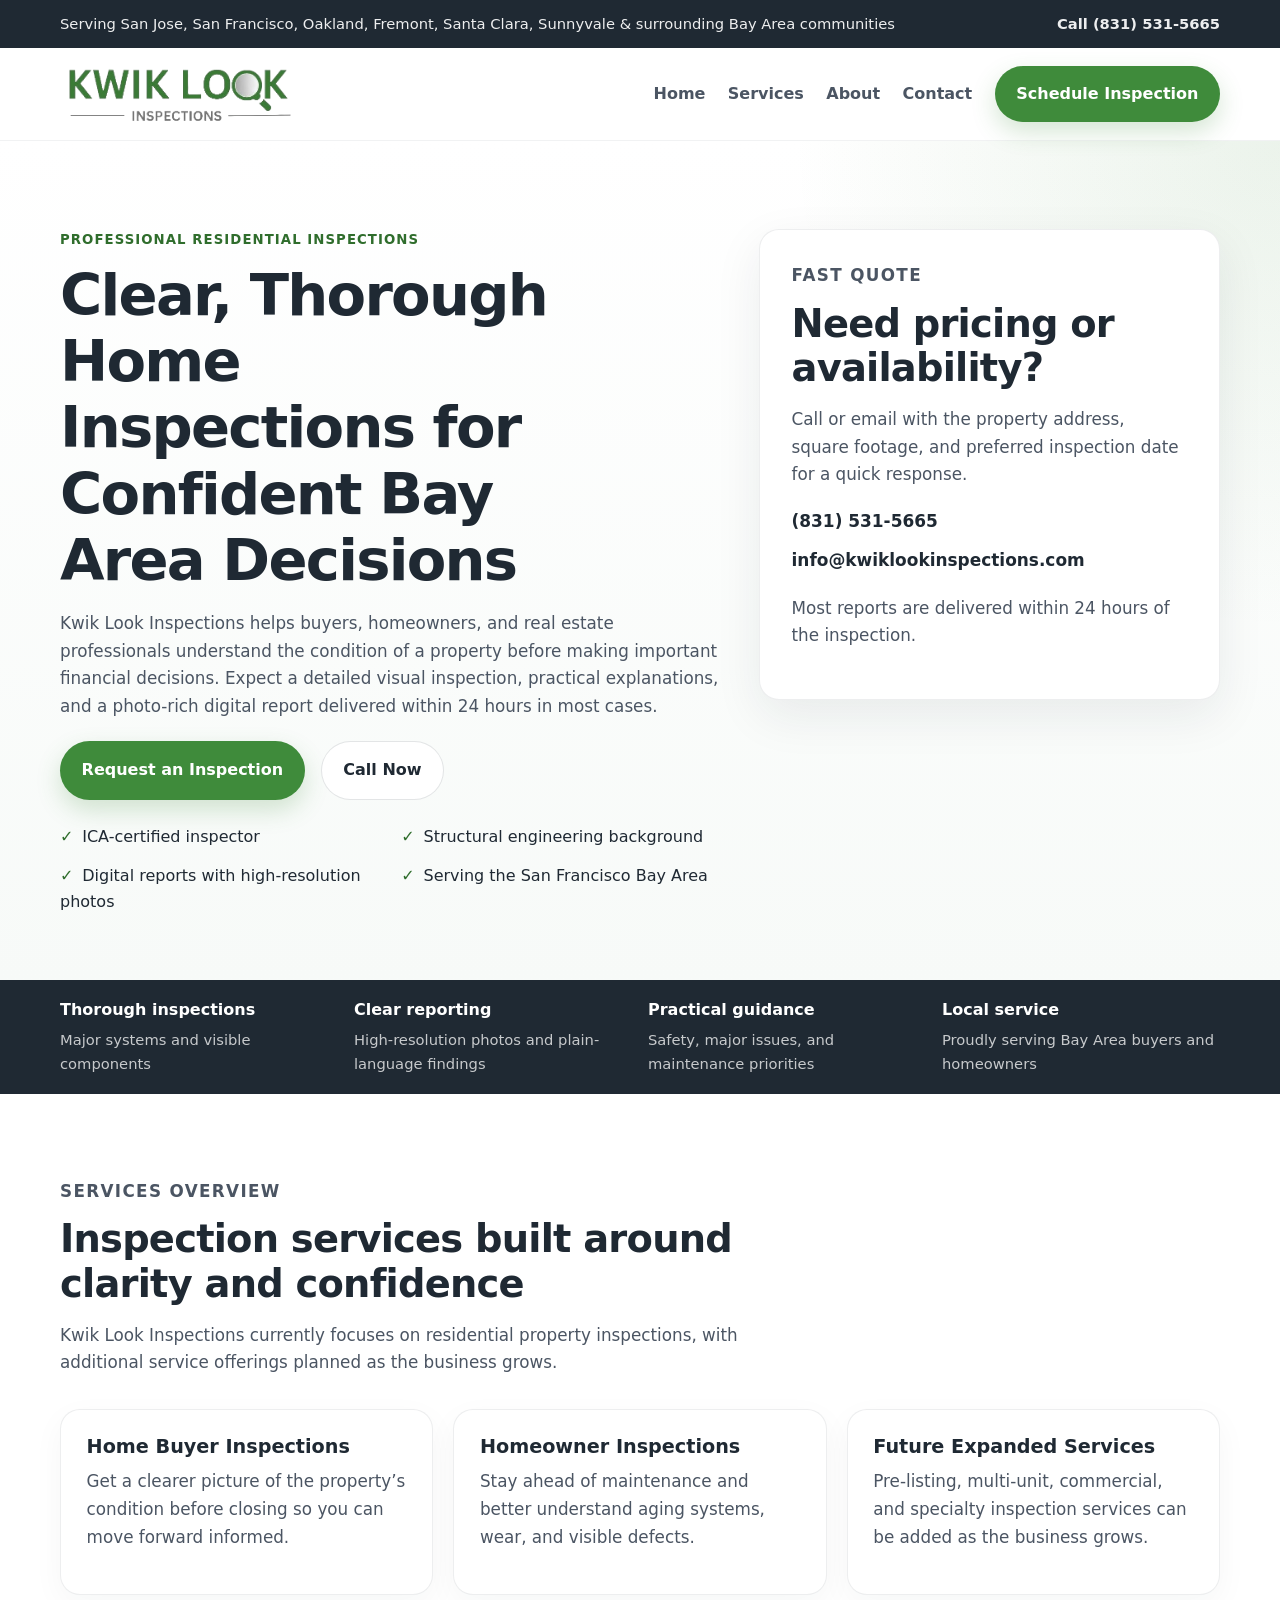
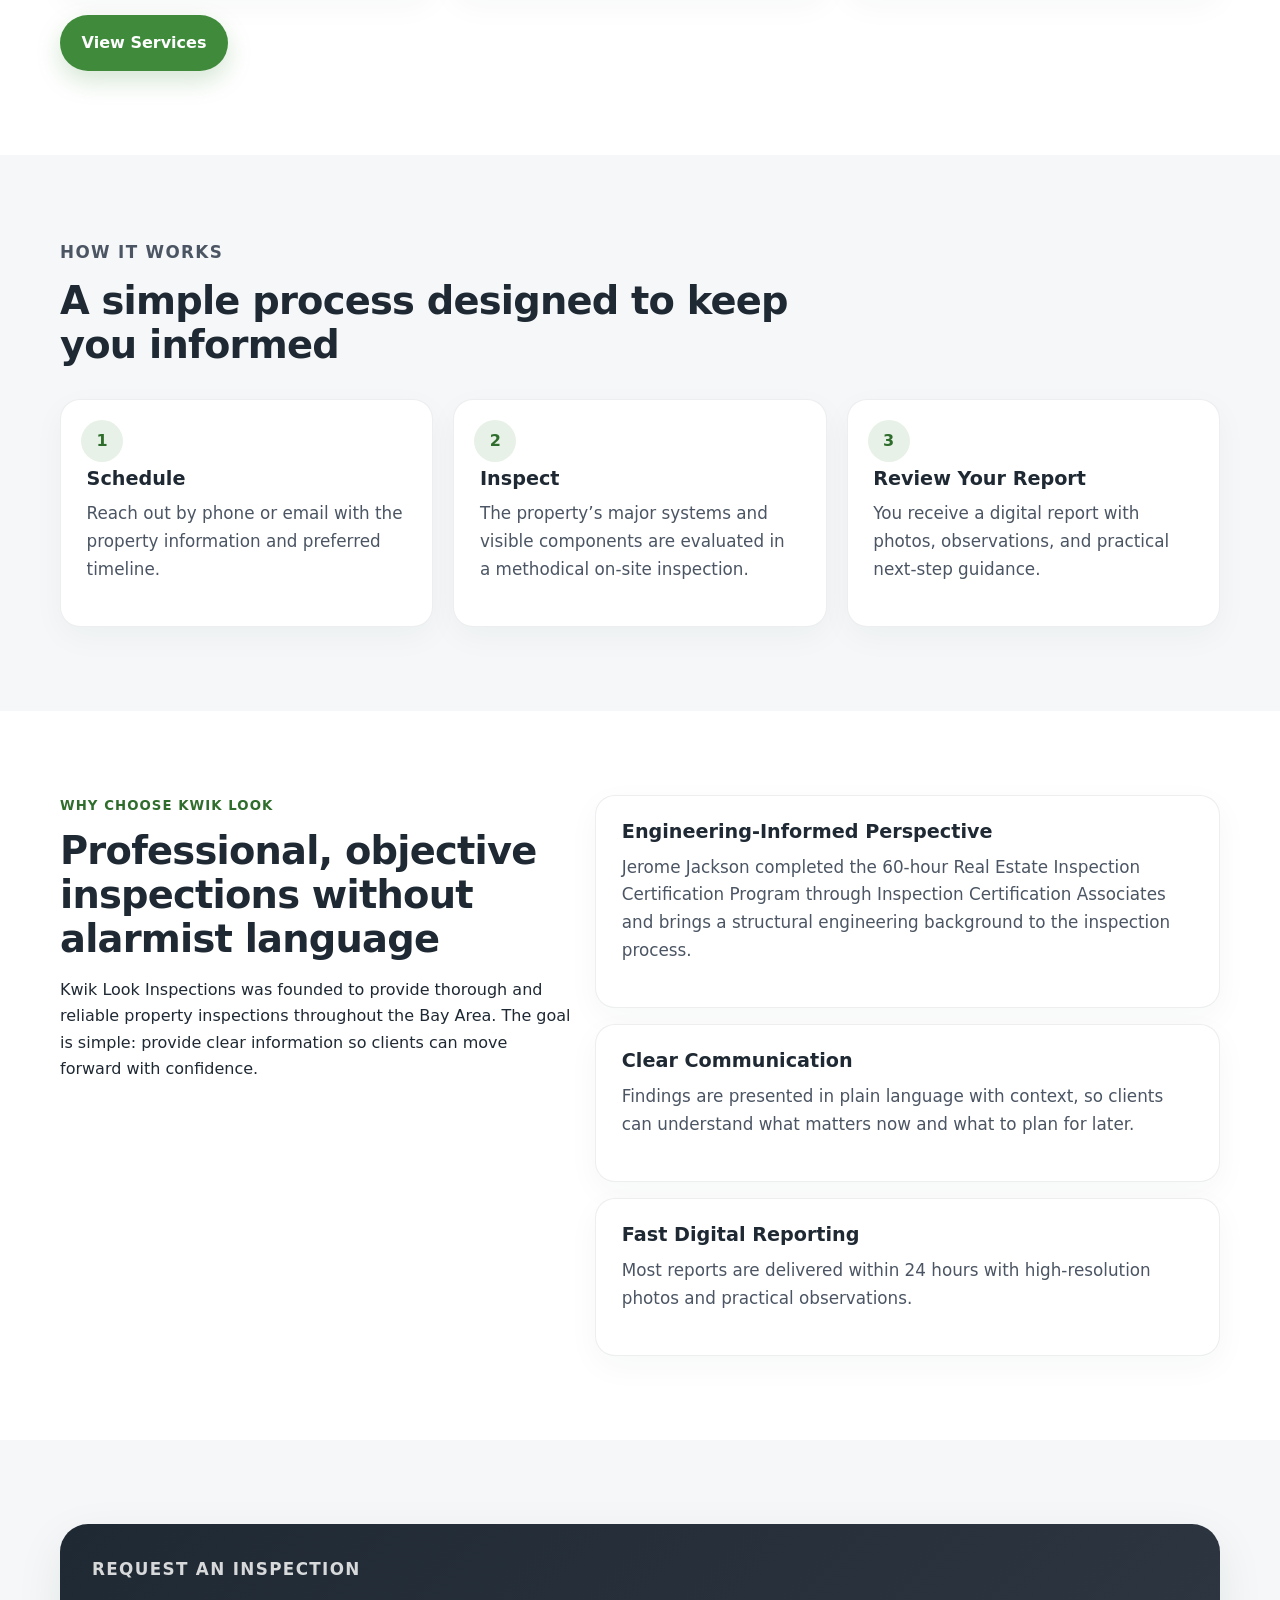
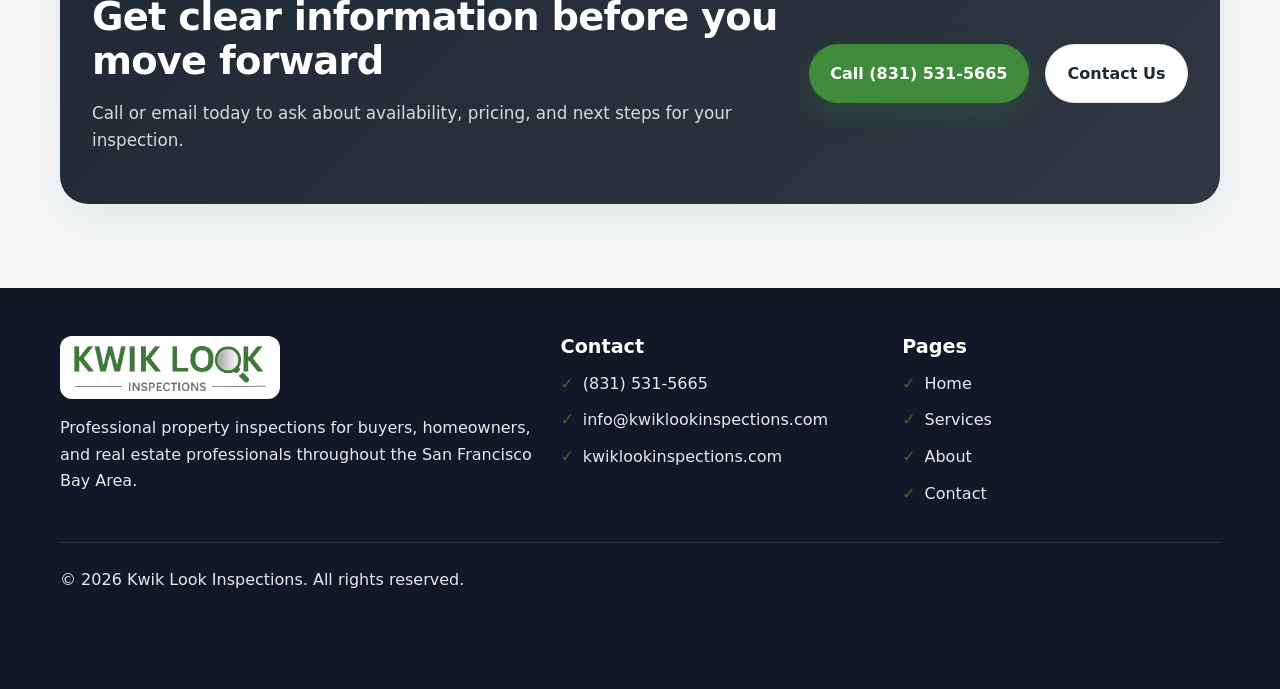
==== commit e16445fb: "Update index.html" ====
--- a/index.html
+++ b/index.html
@@ -9,7 +9,7 @@
   <meta property="og:title" content="Kwik Look Inspections | Bay Area Home Inspections" />
   <meta property="og:description" content="Professional property inspections for buyers, homeowners, and real estate professionals across the San Francisco Bay Area." />
   <meta property="og:type" content="website" />
-  <meta property="og:image" content="assets/kwiklook-logo.jpg" />
+  <meta property="og:image" content="assets/kwiklook-logo.png" />
   <meta property="og:url" content="https://kwiklookinspections.com/" />
   <link rel="canonical" href="https://kwiklookinspections.com/" />
   <link rel="preconnect" href="https://fonts.googleapis.com" />
@@ -30,7 +30,7 @@
   <header class="site-header">
     <div class="container nav-wrap">
       <a class="brand" href="index.html" aria-label="Kwik Look Inspections home">
-        <img src="assets/kwiklook-logo.jpg" alt="Kwik Look Inspections logo" />
+        <img src="assets/kwiklook-logo.png" alt="Kwik Look Inspections logo" />
       </a>
 
       <button class="nav-toggle" type="button" aria-expanded="false" aria-controls="site-nav">
@@ -199,7 +199,7 @@
   <footer class="site-footer">
     <div class="container footer-grid">
       <div>
-        <img class="footer-logo" src="assets/kwiklook-logo.jpg" alt="Kwik Look Inspections logo" />
+        <img class="footer-logo" src="assets/kwiklook-logo.png" alt="Kwik Look Inspections logo" />
         <p>Professional property inspections for buyers, homeowners, and real estate professionals throughout the San Francisco Bay Area.</p>
       </div>
 
--- a/styles.css
+++ b/styles.css
@@ -0,0 +1,606 @@
+:root {
+  --green: #3f8b3b;
+  --green-dark: #2f6d2c;
+  --gray-900: #1f2933;
+  --gray-700: #4b5563;
+  --gray-500: #6b7280;
+  --gray-100: #f5f7f8;
+  --white: #ffffff;
+  --shadow: 0 16px 48px rgba(31, 41, 51, 0.08);
+  --radius: 20px;
+  --max-width: 1160px;
+}
+
+*,
+*::before,
+*::after {
+  box-sizing: border-box;
+}
+
+html {
+  scroll-behavior: smooth;
+}
+
+body {
+  margin: 0;
+  font-family: "Inter", system-ui, -apple-system, BlinkMacSystemFont, "Segoe UI", sans-serif;
+  color: var(--gray-900);
+  background: var(--white);
+  line-height: 1.65;
+}
+
+img {
+  max-width: 100%;
+  display: block;
+}
+
+a {
+  color: inherit;
+  text-decoration: none;
+}
+
+p,
+ul {
+  margin-top: 0;
+}
+
+.skip-link {
+  position: absolute;
+  left: -9999px;
+  top: 0;
+}
+
+.skip-link:focus {
+  left: 1rem;
+  top: 1rem;
+  background: var(--white);
+  padding: 0.75rem 1rem;
+  z-index: 2000;
+  border-radius: 8px;
+  box-shadow: var(--shadow);
+}
+
+.container {
+  width: min(calc(100% - 2rem), var(--max-width));
+  margin: 0 auto;
+}
+
+.narrow {
+  max-width: 760px;
+}
+
+.topbar {
+  background: var(--gray-900);
+  color: rgba(255, 255, 255, 0.92);
+  font-size: 0.92rem;
+}
+
+.topbar-inner {
+  min-height: 48px;
+  display: flex;
+  align-items: center;
+  justify-content: space-between;
+  gap: 1rem;
+}
+
+.topbar p {
+  margin-bottom: 0;
+}
+
+.topbar a {
+  font-weight: 700;
+  white-space: nowrap;
+}
+
+.site-header {
+  position: sticky;
+  top: 0;
+  z-index: 1000;
+  background: rgba(255, 255, 255, 0.95);
+  backdrop-filter: blur(12px);
+  border-bottom: 1px solid rgba(31, 41, 51, 0.06);
+}
+
+.nav-wrap {
+  display: flex;
+  align-items: center;
+  justify-content: space-between;
+  min-height: 92px;
+  gap: 1rem;
+}
+
+.brand img {
+  width: 240px;
+  height: auto;
+}
+
+.site-nav {
+  display: flex;
+  align-items: center;
+  gap: 1.4rem;
+  font-weight: 600;
+  color: var(--gray-700);
+}
+
+.site-nav a:hover,
+.site-nav a:focus-visible {
+  color: var(--green-dark);
+}
+
+.btn {
+  display: inline-flex;
+  align-items: center;
+  justify-content: center;
+  min-height: 48px;
+  padding: 0.95rem 1.35rem;
+  border-radius: 999px;
+  font-weight: 700;
+  transition: transform 0.2s ease, box-shadow 0.2s ease, background 0.2s ease;
+}
+
+.btn:hover,
+.btn:focus-visible {
+  transform: translateY(-1px);
+}
+
+.btn-primary {
+  background: var(--green);
+  color: var(--white);
+  box-shadow: 0 10px 24px rgba(63, 139, 59, 0.22);
+}
+
+.btn-primary:hover,
+.btn-primary:focus-visible {
+  background: var(--green-dark);
+}
+
+.btn-secondary {
+  background: var(--white);
+  color: var(--gray-900);
+  border: 1px solid rgba(31, 41, 51, 0.12);
+}
+
+.hero,
+.page-hero {
+  padding: 5.5rem 0 4rem;
+  background:
+    radial-gradient(circle at top right, rgba(63, 139, 59, 0.10), transparent 32%),
+    linear-gradient(180deg, #ffffff 0%, #f7faf8 100%);
+}
+
+.hero-grid {
+  display: grid;
+  grid-template-columns: 1.3fr 0.9fr;
+  gap: 2rem;
+  align-items: start;
+}
+
+.eyebrow {
+  margin-bottom: 0.75rem;
+  color: var(--green-dark);
+  font-weight: 800;
+  letter-spacing: 0.08em;
+  text-transform: uppercase;
+  font-size: 0.83rem;
+}
+
+h1,
+h2,
+h3 {
+  margin-top: 0;
+  line-height: 1.15;
+}
+
+h1 {
+  font-size: clamp(2.4rem, 4.5vw, 4.4rem);
+  letter-spacing: -0.03em;
+  max-width: 13ch;
+  margin-bottom: 1rem;
+}
+
+h2 {
+  font-size: clamp(1.9rem, 3vw, 3rem);
+  letter-spacing: -0.02em;
+  margin-bottom: 1rem;
+}
+
+h3 {
+  font-size: 1.2rem;
+  margin-bottom: 0.65rem;
+}
+
+.hero-lead,
+.section-heading p,
+.about-card p,
+.feature-card p,
+.info-card p,
+.step-card p,
+.inspection-panel p,
+.quote-card p,
+.cta-box p {
+  color: var(--gray-700);
+  font-size: 1.05rem;
+}
+
+.hero-actions,
+.cta-actions,
+.section-actions {
+  display: flex;
+  gap: 1rem;
+  flex-wrap: wrap;
+  margin-top: 1.25rem;
+}
+
+.hero-points {
+  list-style: none;
+  padding: 0;
+  margin: 1.5rem 0 0;
+  display: grid;
+  grid-template-columns: repeat(2, minmax(0, 1fr));
+  gap: 0.8rem 1rem;
+}
+
+.hero-points li::before,
+.report-list li::before,
+.check-columns li::before,
+.site-footer li::before {
+  content: "✓";
+  color: var(--green-dark);
+  font-weight: 800;
+  margin-right: 0.55rem;
+}
+
+.quote-card {
+  background: var(--white);
+  border: 1px solid rgba(31, 41, 51, 0.08);
+  box-shadow: var(--shadow);
+  border-radius: var(--radius);
+  padding: 2rem;
+}
+
+.card-kicker {
+  color: var(--green-dark);
+  font-weight: 800;
+  text-transform: uppercase;
+  letter-spacing: 0.08em;
+  font-size: 0.82rem;
+  margin-bottom: 0.75rem;
+}
+
+.contact-list {
+  display: grid;
+  gap: 0.7rem;
+  margin: 1.2rem 0;
+}
+
+.contact-list a {
+  font-weight: 700;
+  font-size: 1.06rem;
+}
+
+.microcopy,
+.small-note {
+  color: var(--gray-500);
+  font-size: 0.95rem;
+}
+
+.trust-strip {
+  padding: 1.1rem 0;
+  background: var(--gray-900);
+  color: var(--white);
+}
+
+.trust-grid {
+  display: grid;
+  grid-template-columns: repeat(4, minmax(0, 1fr));
+  gap: 1rem;
+}
+
+.trust-grid div {
+  display: grid;
+  gap: 0.25rem;
+}
+
+.trust-grid span {
+  color: rgba(255, 255, 255, 0.75);
+  font-size: 0.92rem;
+}
+
+.section {
+  padding: 5.25rem 0;
+}
+
+.section.alt {
+  background: var(--gray-100);
+}
+
+.section-heading {
+  max-width: 760px;
+  margin-bottom: 2rem;
+}
+
+.card-grid,
+.steps-grid {
+  display: grid;
+  grid-template-columns: repeat(3, minmax(0, 1fr));
+  gap: 1.25rem;
+}
+
+.info-card,
+.step-card,
+.feature-card,
+.stat-card,
+.inspection-panel,
+.about-card {
+  background: var(--white);
+  border: 1px solid rgba(31, 41, 51, 0.08);
+  border-radius: var(--radius);
+  padding: 1.6rem;
+  box-shadow: 0 10px 32px rgba(31, 41, 51, 0.04);
+}
+
+.inspection-grid,
+.split-layout,
+.about-grid,
+.cta-box,
+.footer-grid,
+.contact-page-grid {
+  display: grid;
+  gap: 1.5rem;
+}
+
+.inspection-grid {
+  margin-top: 1.5rem;
+  grid-template-columns: 1.3fr 0.8fr;
+}
+
+.check-columns {
+  display: grid;
+  grid-template-columns: repeat(3, minmax(0, 1fr));
+  gap: 1rem;
+}
+
+.check-columns ul,
+.report-list,
+.site-footer ul {
+  list-style: none;
+  padding: 0;
+  margin-bottom: 0;
+}
+
+.step-card {
+  position: relative;
+  padding-top: 4.2rem;
+}
+
+.step-number {
+  position: absolute;
+  top: 1.25rem;
+  left: 1.25rem;
+  width: 42px;
+  height: 42px;
+  display: inline-grid;
+  place-items: center;
+  border-radius: 50%;
+  background: rgba(63, 139, 59, 0.12);
+  color: var(--green-dark);
+  font-weight: 800;
+}
+
+.split-layout {
+  grid-template-columns: 0.9fr 1.1fr;
+  align-items: start;
+}
+
+.about-grid,
+.contact-page-grid {
+  grid-template-columns: 1fr 1fr;
+  align-items: start;
+}
+
+.feature-stack,
+.about-highlights {
+  display: grid;
+  gap: 1rem;
+}
+
+.stat-card strong {
+  display: block;
+  margin-bottom: 0.4rem;
+}
+
+.service-tags {
+  display: flex;
+  gap: 0.8rem;
+  flex-wrap: wrap;
+}
+
+.service-tags span {
+  display: inline-flex;
+  align-items: center;
+  min-height: 40px;
+  padding: 0.7rem 1rem;
+  border-radius: 999px;
+  background: rgba(63, 139, 59, 0.08);
+  color: var(--green-dark);
+  font-weight: 700;
+}
+
+.cta-box {
+  grid-template-columns: 1.2fr auto;
+  align-items: center;
+  background: linear-gradient(135deg, var(--gray-900), #2f3742);
+  color: var(--white);
+  padding: 2rem;
+  border-radius: 28px;
+  box-shadow: var(--shadow);
+}
+
+.cta-box p {
+  color: rgba(255, 255, 255, 0.82);
+}
+
+.site-footer {
+  padding: 3rem 0 5rem;
+  background: #111827;
+  color: rgba(255, 255, 255, 0.9);
+}
+
+.footer-grid {
+  grid-template-columns: 1.2fr 0.8fr 0.8fr;
+  align-items: start;
+}
+
+.footer-logo {
+  width: 220px;
+  margin-bottom: 1rem;
+  background: #fff;
+  border-radius: 12px;
+  padding: 0.35rem;
+}
+
+.site-footer h3 {
+  color: var(--white);
+  margin-bottom: 0.8rem;
+}
+
+.site-footer li {
+  margin-bottom: 0.65rem;
+}
+
+.footer-bottom {
+  padding-top: 1.5rem;
+  margin-top: 1.5rem;
+  border-top: 1px solid rgba(255, 255, 255, 0.1);
+}
+
+.nav-toggle,
+.mobile-sticky-cta {
+  display: none;
+}
+
+.sr-only {
+  position: absolute;
+  width: 1px;
+  height: 1px;
+  padding: 0;
+  overflow: hidden;
+  clip-path: inset(50%);
+  border: 0;
+  white-space: nowrap;
+}
+
+@media (max-width: 980px) {
+  .hero-grid,
+  .inspection-grid,
+  .split-layout,
+  .about-grid,
+  .cta-box,
+  .footer-grid,
+  .card-grid,
+  .steps-grid,
+  .trust-grid,
+  .check-columns,
+  .contact-page-grid {
+    grid-template-columns: 1fr;
+  }
+
+  .site-nav {
+    position: absolute;
+    top: calc(100% + 1px);
+    right: 1rem;
+    left: 1rem;
+    background: var(--white);
+    border: 1px solid rgba(31, 41, 51, 0.08);
+    border-radius: 20px;
+    padding: 1rem;
+    box-shadow: var(--shadow);
+    display: none;
+    flex-direction: column;
+    align-items: stretch;
+  }
+
+  .site-nav.open {
+    display: flex;
+  }
+
+  .nav-toggle {
+    display: inline-flex;
+    flex-direction: column;
+    justify-content: center;
+    gap: 5px;
+    width: 48px;
+    height: 48px;
+    border: 1px solid rgba(31, 41, 51, 0.12);
+    border-radius: 12px;
+    background: var(--white);
+    padding: 0 12px;
+  }
+
+  .nav-toggle span {
+    display: block;
+    height: 2px;
+    background: var(--gray-900);
+  }
+
+  .nav-cta {
+    margin-top: 0.5rem;
+  }
+
+  .topbar-inner {
+    flex-direction: column;
+    justify-content: center;
+    text-align: center;
+    padding: 0.7rem 0;
+  }
+
+  h1 {
+    max-width: 100%;
+  }
+}
+
+@media (max-width: 640px) {
+  .hero,
+  .page-hero {
+    padding: 4rem 0 3rem;
+  }
+
+  .section {
+    padding: 4rem 0;
+  }
+
+  .brand img {
+    width: 185px;
+  }
+
+  .hero-points {
+    grid-template-columns: 1fr;
+  }
+
+  .btn,
+  .cta-actions .btn,
+  .hero-actions .btn {
+    width: 100%;
+  }
+
+  .mobile-sticky-cta {
+    position: fixed;
+    left: 1rem;
+    right: 1rem;
+    bottom: 1rem;
+    display: inline-flex;
+    align-items: center;
+    justify-content: center;
+    min-height: 54px;
+    border-radius: 999px;
+    background: var(--green);
+    color: var(--white);
+    font-weight: 800;
+    box-shadow: 0 18px 32px rgba(63, 139, 59, 0.28);
+    z-index: 1500;
+  }
+
+  .site-footer {
+    padding-bottom: 6rem;
+  }
+}
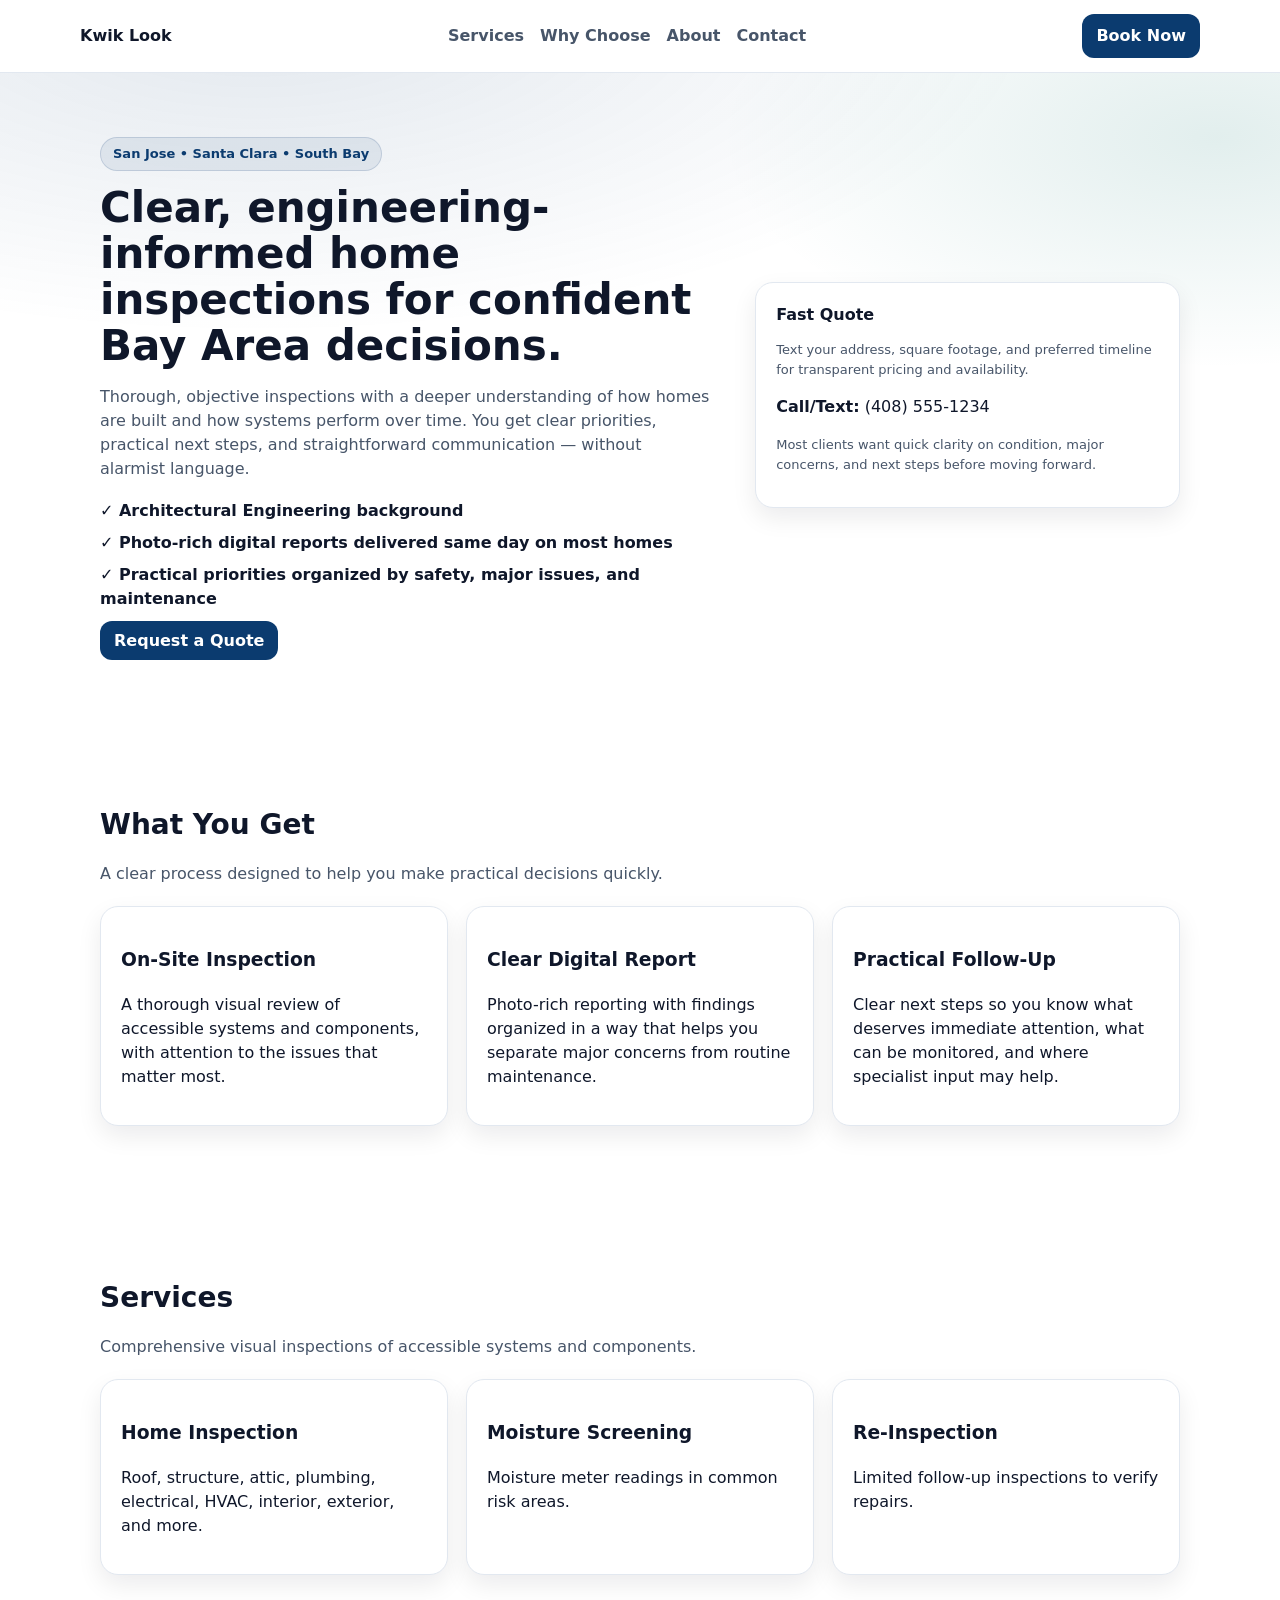
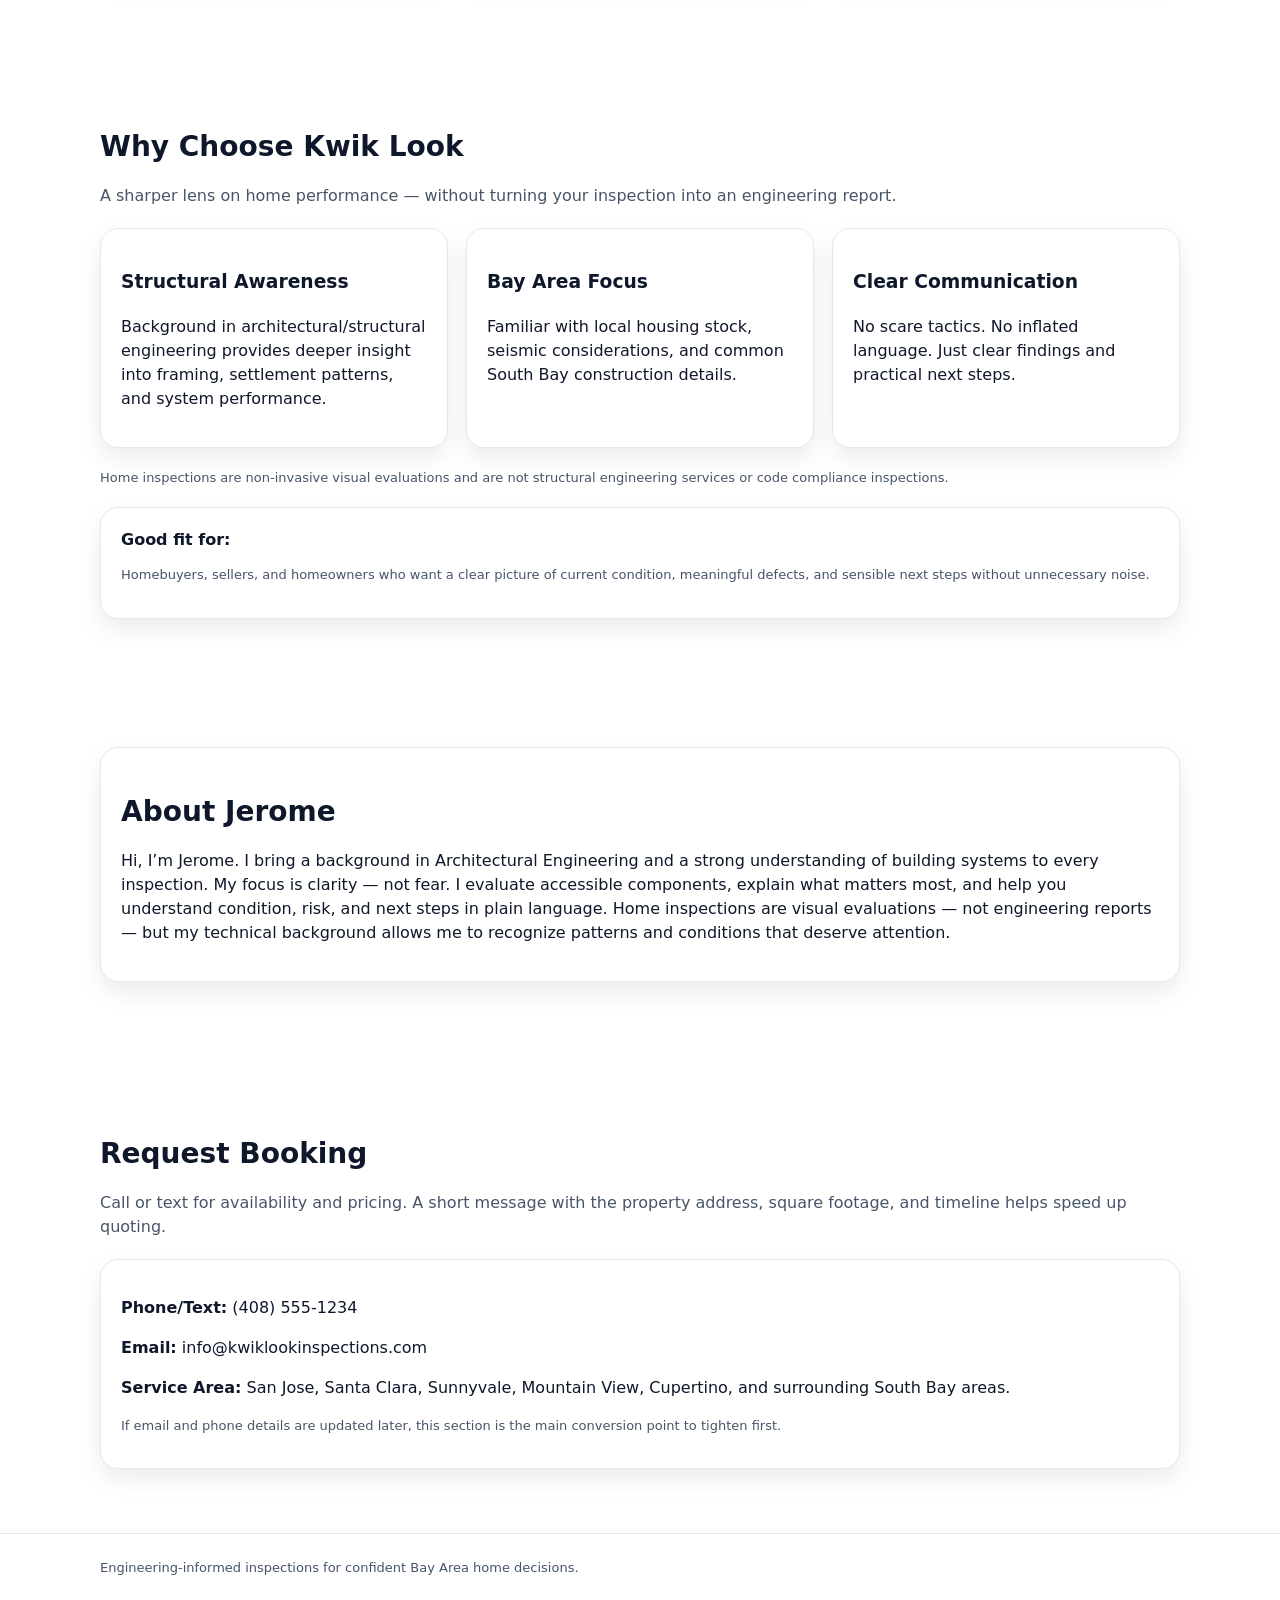
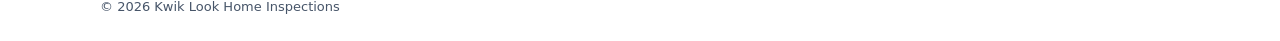
==== commit 16619d2e: "feat: improve kwik look homepage copy and contact flow" ====
--- a/index.html
+++ b/index.html
@@ -1,234 +1,267 @@
-<!DOCTYPE html>
+<!doctype html>
 <html lang="en">
 <head>
-  <meta charset="UTF-8" />
-  <meta name="viewport" content="width=device-width, initial-scale=1.0" />
-  <title>Home Inspections in the San Francisco Bay Area | Kwik Look Inspections</title>
-  <meta name="description" content="Kwik Look Inspections provides thorough residential home inspections across the San Francisco Bay Area, with photo-rich digital reports delivered within 24 hours in most cases." />
-  <meta name="author" content="Kwik Look Inspections" />
-  <meta property="og:title" content="Kwik Look Inspections | Bay Area Home Inspections" />
-  <meta property="og:description" content="Professional property inspections for buyers, homeowners, and real estate professionals across the San Francisco Bay Area." />
-  <meta property="og:type" content="website" />
-  <meta property="og:image" content="assets/kwiklook-logo.png" />
-  <meta property="og:url" content="https://kwiklookinspections.com/" />
-  <link rel="canonical" href="https://kwiklookinspections.com/" />
-  <link rel="preconnect" href="https://fonts.googleapis.com" />
-  <link rel="preconnect" href="https://fonts.gstatic.com" crossorigin />
-  <link href="https://fonts.googleapis.com/css2?family=Inter:wght@400;500;600;700;800&display=swap" rel="stylesheet" />
-  <link rel="stylesheet" href="styles.css" />
+<meta charset="utf-8" />
+<meta name="viewport" content="width=device-width,initial-scale=1" />
+<meta name="description" content="Kwik Look Home Inspections provides engineering-informed home inspections across San Jose, Santa Clara, and the South Bay, with clear reporting and same-day delivery on most homes." />
+<title>Kwik Look Home Inspections | San Jose & South Bay Home Inspector</title>
+
+<style>
+:root{
+  --bg:#ffffff;
+  --text:#0f172a;
+  --muted:#475569;
+  --card:#f8fafc;
+  --border:#e2e8f0;
+  --brand:#0b3b6f;
+  --brand2:#0f766e;
+  --shadow: 0 10px 25px rgba(2,6,23,.08);
+  --radius:18px;
+  --max:1120px;
+}
+*{box-sizing:border-box;}
+body{
+  margin:0;
+  font-family:ui-sans-serif,system-ui,-apple-system,Segoe UI,Roboto,Arial;
+  color:var(--text);
+  background:var(--bg);
+  line-height:1.5;
+}
+a{text-decoration:none;color:inherit;}
+.container{max-width:var(--max);margin:0 auto;padding:0 20px;}
+section{padding:64px 0;}
+.grid{display:grid;gap:18px;}
+.three{grid-template-columns:repeat(3,1fr);}
+.two{grid-template-columns:repeat(2,1fr);}
+.hero-grid{grid-template-columns:1.2fr .8fr;align-items:center;}
+
+.topbar{
+  position:sticky;top:0;z-index:50;
+  background:#fff;border-bottom:1px solid var(--border);
+}
+.nav{
+  display:flex;align-items:center;justify-content:space-between;
+  padding:14px 0;
+}
+.brand{font-weight:800;}
+.navlinks{display:flex;gap:16px;color:var(--muted);font-weight:600;}
+.btn{
+  padding:10px 14px;border-radius:12px;border:1px solid var(--border);
+  font-weight:700;cursor:pointer;
+}
+.btn.primary{background:var(--brand);color:#fff;border:none;}
+.btn.secondary{background:rgba(15,118,110,.08);color:var(--brand2);}
+
+.hero{
+  background:
+  radial-gradient(1200px 500px at 20% -10%, rgba(11,59,111,.12), transparent 65%),
+  radial-gradient(900px 420px at 95% 10%, rgba(15,118,110,.12), transparent 55%);
+}
+.kicker{
+  display:inline-block;
+  background:rgba(11,59,111,.08);
+  border:1px solid rgba(11,59,111,.15);
+  padding:6px 12px;
+  border-radius:999px;
+  font-weight:800;
+  font-size:13px;
+  color:var(--brand);
+}
+h1{font-size:42px;line-height:1.1;margin:14px 0;}
+.lead{color:var(--muted);max-width:60ch;}
+.bullets{list-style:none;padding:0;margin:18px 0;font-weight:600;}
+.bullets li{margin-bottom:8px;}
+
+.card{
+  background:#fff;
+  border:1px solid var(--border);
+  border-radius:var(--radius);
+  padding:20px;
+  box-shadow:var(--shadow);
+}
+.section-title{font-size:28px;margin-bottom:10px;}
+.section-sub{color:var(--muted);margin-bottom:20px;}
+.small{font-size:13px;color:var(--muted);}
+
+footer{
+  border-top:1px solid var(--border);
+  padding:24px 0;
+  font-size:13px;
+  color:var(--muted);
+}
+
+@media(max-width:980px){
+  .hero-grid,.three,.two{grid-template-columns:1fr;}
+}
+</style>
 </head>
+
 <body>
-  <a class="skip-link" href="#main">Skip to content</a>
-
-  <div class="topbar">
-    <div class="container topbar-inner">
-      <p>Serving San Jose, San Francisco, Oakland, Fremont, Santa Clara, Sunnyvale & surrounding Bay Area communities</p>
-      <a href="tel:+18315315665">Call (831) 531-5665</a>
-    </div>
-  </div>
-
-  <header class="site-header">
-    <div class="container nav-wrap">
-      <a class="brand" href="index.html" aria-label="Kwik Look Inspections home">
-        <img src="assets/kwiklook-logo.png" alt="Kwik Look Inspections logo" />
-      </a>
-
-      <button class="nav-toggle" type="button" aria-expanded="false" aria-controls="site-nav">
-        <span></span><span></span><span></span>
-        <span class="sr-only">Toggle navigation</span>
-      </button>
-
-      <nav id="site-nav" class="site-nav" aria-label="Primary navigation">
-        <a href="index.html">Home</a>
-        <a href="services.html">Services</a>
-        <a href="about.html">About</a>
-        <a href="contact.html">Contact</a>
-        <a class="btn btn-primary nav-cta" href="contact.html">Schedule Inspection</a>
-      </nav>
-    </div>
-  </header>
-
-  <main id="main">
-    <section class="hero">
-      <div class="container hero-grid">
-        <div class="hero-copy">
-          <p class="eyebrow">Professional Residential Inspections</p>
-          <h1>Clear, Thorough Home Inspections for Confident Bay Area Decisions</h1>
-          <p class="hero-lead">
-            Kwik Look Inspections helps buyers, homeowners, and real estate professionals understand the condition of a property before making important financial decisions. Expect a detailed visual inspection, practical explanations, and a photo-rich digital report delivered within 24 hours in most cases.
-          </p>
-
-          <div class="hero-actions">
-            <a class="btn btn-primary" href="contact.html">Request an Inspection</a>
-            <a class="btn btn-secondary" href="tel:+18315315665">Call Now</a>
-          </div>
-
-          <ul class="hero-points">
-            <li>ICA-certified inspector</li>
-            <li>Structural engineering background</li>
-            <li>Digital reports with high-resolution photos</li>
-            <li>Serving the San Francisco Bay Area</li>
-          </ul>
-        </div>
-
-        <aside class="quote-card" aria-label="Fast quote">
-          <p class="card-kicker">Fast Quote</p>
-          <h2>Need pricing or availability?</h2>
-          <p>Call or email with the property address, square footage, and preferred inspection date for a quick response.</p>
-          <div class="contact-list">
-            <a href="tel:+18315315665">(831) 531-5665</a>
-            <a href="mailto:info@kwiklookinspections.com">info@kwiklookinspections.com</a>
-          </div>
-          <p class="microcopy">Most reports are delivered within 24 hours of the inspection.</p>
-        </aside>
-      </div>
-    </section>
-
-    <section class="trust-strip">
-      <div class="container trust-grid">
-        <div><strong>Thorough inspections</strong><span>Major systems and visible components</span></div>
-        <div><strong>Clear reporting</strong><span>High-resolution photos and plain-language findings</span></div>
-        <div><strong>Practical guidance</strong><span>Safety, major issues, and maintenance priorities</span></div>
-        <div><strong>Local service</strong><span>Proudly serving Bay Area buyers and homeowners</span></div>
-      </div>
-    </section>
-
-    <section class="section">
-      <div class="container">
-        <div class="section-heading">
-          <p class="eyebrow">Services Overview</p>
-          <h2>Inspection services built around clarity and confidence</h2>
-          <p>Kwik Look Inspections currently focuses on residential property inspections, with additional service offerings planned as the business grows.</p>
-        </div>
-
-        <div class="card-grid">
-          <article class="info-card">
-            <h3>Home Buyer Inspections</h3>
-            <p>Get a clearer picture of the property’s condition before closing so you can move forward informed.</p>
-          </article>
-
-          <article class="info-card">
-            <h3>Homeowner Inspections</h3>
-            <p>Stay ahead of maintenance and better understand aging systems, wear, and visible defects.</p>
-          </article>
-
-          <article class="info-card">
-            <h3>Future Expanded Services</h3>
-            <p>Pre-listing, multi-unit, commercial, and specialty inspection services can be added as the business grows.</p>
-          </article>
-        </div>
-
-        <div class="section-actions">
-          <a class="btn btn-primary" href="services.html">View Services</a>
-        </div>
-      </div>
-    </section>
-
-    <section class="section alt">
-      <div class="container">
-        <div class="section-heading">
-          <p class="eyebrow">How It Works</p>
-          <h2>A simple process designed to keep you informed</h2>
-        </div>
-
-        <div class="steps-grid">
-          <article class="step-card">
-            <span class="step-number">1</span>
-            <h3>Schedule</h3>
-            <p>Reach out by phone or email with the property information and preferred timeline.</p>
-          </article>
-
-          <article class="step-card">
-            <span class="step-number">2</span>
-            <h3>Inspect</h3>
-            <p>The property’s major systems and visible components are evaluated in a methodical on-site inspection.</p>
-          </article>
-
-          <article class="step-card">
-            <span class="step-number">3</span>
-            <h3>Review Your Report</h3>
-            <p>You receive a digital report with photos, observations, and practical next-step guidance.</p>
-          </article>
-        </div>
-      </div>
-    </section>
-
-    <section class="section">
-      <div class="container split-layout">
-        <div>
-          <p class="eyebrow">Why Choose Kwik Look</p>
-          <h2>Professional, objective inspections without alarmist language</h2>
-          <p>Kwik Look Inspections was founded to provide thorough and reliable property inspections throughout the Bay Area. The goal is simple: provide clear information so clients can move forward with confidence.</p>
-        </div>
-
-        <div class="feature-stack">
-          <article class="feature-card">
-            <h3>Engineering-Informed Perspective</h3>
-            <p>Jerome Jackson completed the 60-hour Real Estate Inspection Certification Program through Inspection Certification Associates and brings a structural engineering background to the inspection process.</p>
-          </article>
-
-          <article class="feature-card">
-            <h3>Clear Communication</h3>
-            <p>Findings are presented in plain language with context, so clients can understand what matters now and what to plan for later.</p>
-          </article>
-
-          <article class="feature-card">
-            <h3>Fast Digital Reporting</h3>
-            <p>Most reports are delivered within 24 hours with high-resolution photos and practical observations.</p>
-          </article>
-        </div>
-      </div>
-    </section>
-
-    <section class="section alt">
-      <div class="container cta-box">
-        <div>
-          <p class="eyebrow">Request an Inspection</p>
-          <h2>Get clear information before you move forward</h2>
-          <p>Call or email today to ask about availability, pricing, and next steps for your inspection.</p>
-        </div>
-
-        <div class="cta-actions">
-          <a class="btn btn-primary" href="tel:+18315315665">Call (831) 531-5665</a>
-          <a class="btn btn-secondary" href="contact.html">Contact Us</a>
-        </div>
-      </div>
-    </section>
-  </main>
-
-  <footer class="site-footer">
-    <div class="container footer-grid">
-      <div>
-        <img class="footer-logo" src="assets/kwiklook-logo.png" alt="Kwik Look Inspections logo" />
-        <p>Professional property inspections for buyers, homeowners, and real estate professionals throughout the San Francisco Bay Area.</p>
-      </div>
-
-      <div>
-        <h3>Contact</h3>
-        <ul>
-          <li><a href="tel:+18315315665">(831) 531-5665</a></li>
-          <li><a href="mailto:info@kwiklookinspections.com">info@kwiklookinspections.com</a></li>
-          <li><a href="https://kwiklookinspections.com/">kwiklookinspections.com</a></li>
-        </ul>
-      </div>
-
-      <div>
-        <h3>Pages</h3>
-        <ul>
-          <li><a href="index.html">Home</a></li>
-          <li><a href="services.html">Services</a></li>
-          <li><a href="about.html">About</a></li>
-          <li><a href="contact.html">Contact</a></li>
-        </ul>
-      </div>
-    </div>
-
-    <div class="container footer-bottom">
-      <p>© 2026 Kwik Look Inspections. All rights reserved.</p>
-    </div>
-  </footer>
-
-  <a class="mobile-sticky-cta" href="tel:+18315315665">Call Now</a>
-  <script src="script.js"></script>
+
+<header class="topbar">
+<div class="container nav">
+<div class="brand">Kwik Look</div>
+<nav class="navlinks">
+<a href="#services">Services</a>
+<a href="#why">Why Choose</a>
+<a href="#about">About</a>
+<a href="#contact">Contact</a>
+</nav>
+<a class="btn primary" href="#contact">Book Now</a>
+</div>
+</header>
+
+<main>
+
+<!-- HERO -->
+<section class="hero">
+<div class="container">
+<div class="grid hero-grid">
+<div>
+<div class="kicker">San Jose • Santa Clara • South Bay</div>
+<h1>Clear, engineering-informed home inspections for confident Bay Area decisions.</h1>
+<p class="lead">
+Thorough, objective inspections with a deeper understanding of how homes are built and how systems perform over time.
+You get clear priorities, practical next steps, and straightforward communication — without alarmist language.
+</p>
+<ul class="bullets">
+<li>✓ Architectural Engineering background</li>
+<li>✓ Photo-rich digital reports delivered same day on most homes</li>
+<li>✓ Practical priorities organized by safety, major issues, and maintenance</li>
+</ul>
+<a class="btn primary" href="#contact">Request a Quote</a>
+</div>
+
+<div class="card">
+<strong>Fast Quote</strong>
+<p class="small">Text your address, square footage, and preferred timeline for transparent pricing and availability.</p>
+<p><strong>Call/Text:</strong> (408) 555-1234</p>
+<p class="small">Most clients want quick clarity on condition, major concerns, and next steps before moving forward.</p>
+</div>
+</div>
+</div>
+</section>
+
+<!-- WHAT YOU GET -->
+<section id="process">
+<div class="container">
+<h2 class="section-title">What You Get</h2>
+<p class="section-sub">A clear process designed to help you make practical decisions quickly.</p>
+
+<div class="grid three">
+<div class="card">
+<h3>On-Site Inspection</h3>
+<p>A thorough visual review of accessible systems and components, with attention to the issues that matter most.</p>
+</div>
+<div class="card">
+<h3>Clear Digital Report</h3>
+<p>Photo-rich reporting with findings organized in a way that helps you separate major concerns from routine maintenance.</p>
+</div>
+<div class="card">
+<h3>Practical Follow-Up</h3>
+<p>Clear next steps so you know what deserves immediate attention, what can be monitored, and where specialist input may help.</p>
+</div>
+</div>
+</div>
+</section>
+
+<!-- SERVICES -->
+<section id="services">
+<div class="container">
+<h2 class="section-title">Services</h2>
+<p class="section-sub">Comprehensive visual inspections of accessible systems and components.</p>
+
+<div class="grid three">
+<div class="card">
+<h3>Home Inspection</h3>
+<p>Roof, structure, attic, plumbing, electrical, HVAC, interior, exterior, and more.</p>
+</div>
+<div class="card">
+<h3>Moisture Screening</h3>
+<p>Moisture meter readings in common risk areas.</p>
+</div>
+<div class="card">
+<h3>Re-Inspection</h3>
+<p>Limited follow-up inspections to verify repairs.</p>
+</div>
+</div>
+</div>
+</section>
+
+<!-- WHY CHOOSE -->
+<section id="why">
+<div class="container">
+<h2 class="section-title">Why Choose Kwik Look</h2>
+<p class="section-sub">
+A sharper lens on home performance — without turning your inspection into an engineering report.
+</p>
+
+<div class="grid three">
+<div class="card">
+<h3>Structural Awareness</h3>
+<p>Background in architectural/structural engineering provides deeper insight into framing, settlement patterns, and system performance.</p>
+</div>
+<div class="card">
+<h3>Bay Area Focus</h3>
+<p>Familiar with local housing stock, seismic considerations, and common South Bay construction details.</p>
+</div>
+<div class="card">
+<h3>Clear Communication</h3>
+<p>No scare tactics. No inflated language. Just clear findings and practical next steps.</p>
+</div>
+</div>
+
+<p class="small" style="margin-top:20px;">
+Home inspections are non-invasive visual evaluations and are not structural engineering services or code compliance inspections.
+</p>
+
+<div class="card" style="margin-top:20px;">
+<strong>Good fit for:</strong>
+<p class="small">Homebuyers, sellers, and homeowners who want a clear picture of current condition, meaningful defects, and sensible next steps without unnecessary noise.</p>
+</div>
+</div>
+</section>
+
+<!-- ABOUT -->
+<section id="about">
+<div class="container">
+<div class="card">
+<h2 class="section-title">About Jerome</h2>
+<p>
+Hi, I’m Jerome. I bring a background in Architectural Engineering and a strong understanding of building systems to every inspection.
+
+My focus is clarity — not fear. I evaluate accessible components, explain what matters most,
+and help you understand condition, risk, and next steps in plain language.
+
+Home inspections are visual evaluations — not engineering reports —
+but my technical background allows me to recognize patterns and conditions that deserve attention.
+</p>
+</div>
+</div>
+</section>
+
+<!-- CONTACT -->
+<section id="contact">
+<div class="container">
+<h2 class="section-title">Request Booking</h2>
+<p class="section-sub">Call or text for availability and pricing. A short message with the property address, square footage, and timeline helps speed up quoting.</p>
+<div class="card">
+<p><strong>Phone/Text:</strong> (408) 555-1234</p>
+<p><strong>Email:</strong> info@kwiklookinspections.com</p>
+<p><strong>Service Area:</strong> San Jose, Santa Clara, Sunnyvale, Mountain View, Cupertino, and surrounding South Bay areas.</p>
+<p class="small">If email and phone details are updated later, this section is the main conversion point to tighten first.</p>
+</div>
+</div>
+</section>
+
+<footer>
+<div class="container">
+Engineering-informed inspections for confident Bay Area home decisions.
+<br><br>
+© 2026 Kwik Look Home Inspections
+</div>
+</footer>
+
+</main>
 </body>
 </html>
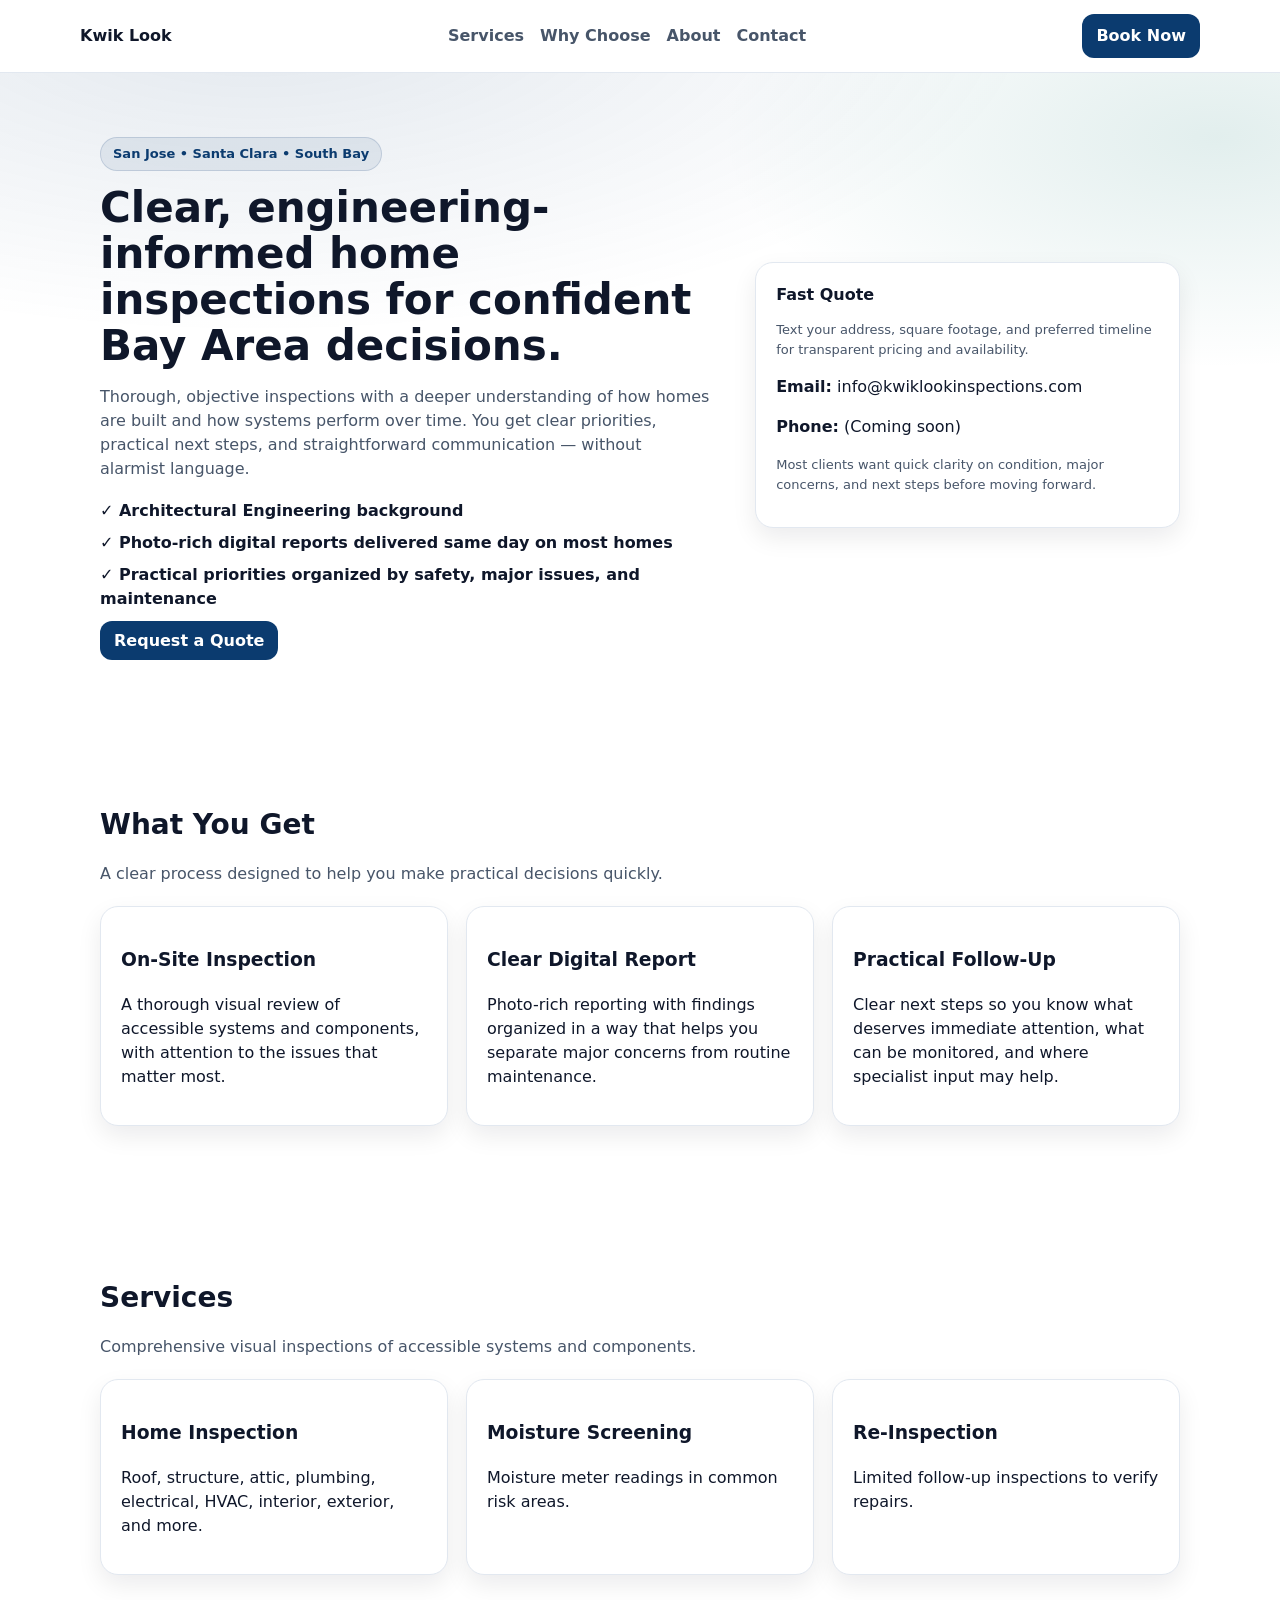
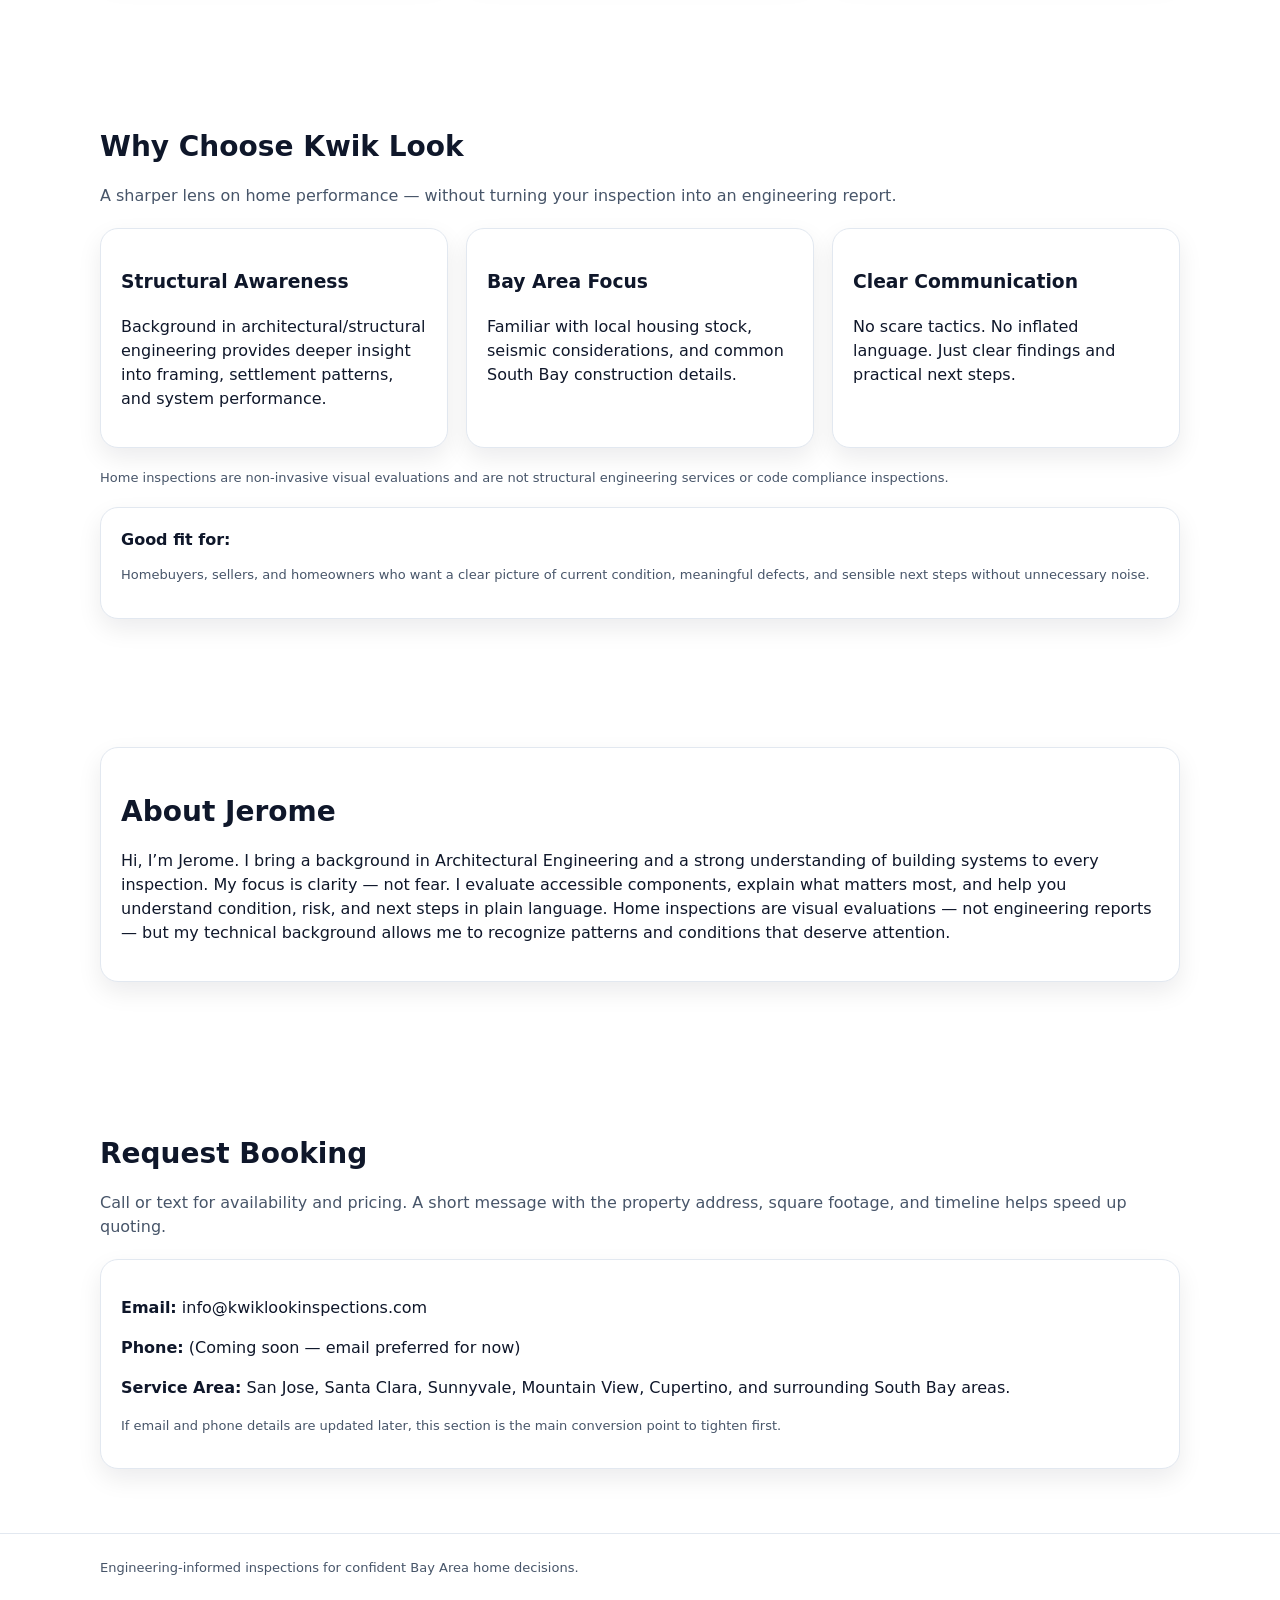
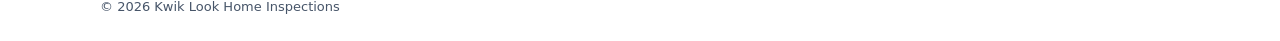
==== commit f4fed1fc: "Update contact info: replace placeholder phone with real email" ====
--- a/index.html
+++ b/index.html
@@ -135,7 +135,8 @@
 <div class="card">
 <strong>Fast Quote</strong>
 <p class="small">Text your address, square footage, and preferred timeline for transparent pricing and availability.</p>
-<p><strong>Call/Text:</strong> (408) 555-1234</p>
+<p><strong>Email:</strong> info@kwiklookinspections.com</p>
+<p><strong>Phone:</strong> (Coming soon)</p>
 <p class="small">Most clients want quick clarity on condition, major concerns, and next steps before moving forward.</p>
 </div>
 </div>
@@ -246,8 +247,8 @@
 <h2 class="section-title">Request Booking</h2>
 <p class="section-sub">Call or text for availability and pricing. A short message with the property address, square footage, and timeline helps speed up quoting.</p>
 <div class="card">
-<p><strong>Phone/Text:</strong> (408) 555-1234</p>
 <p><strong>Email:</strong> info@kwiklookinspections.com</p>
+<p><strong>Phone:</strong> (Coming soon — email preferred for now)</p>
 <p><strong>Service Area:</strong> San Jose, Santa Clara, Sunnyvale, Mountain View, Cupertino, and surrounding South Bay areas.</p>
 <p class="small">If email and phone details are updated later, this section is the main conversion point to tighten first.</p>
 </div>
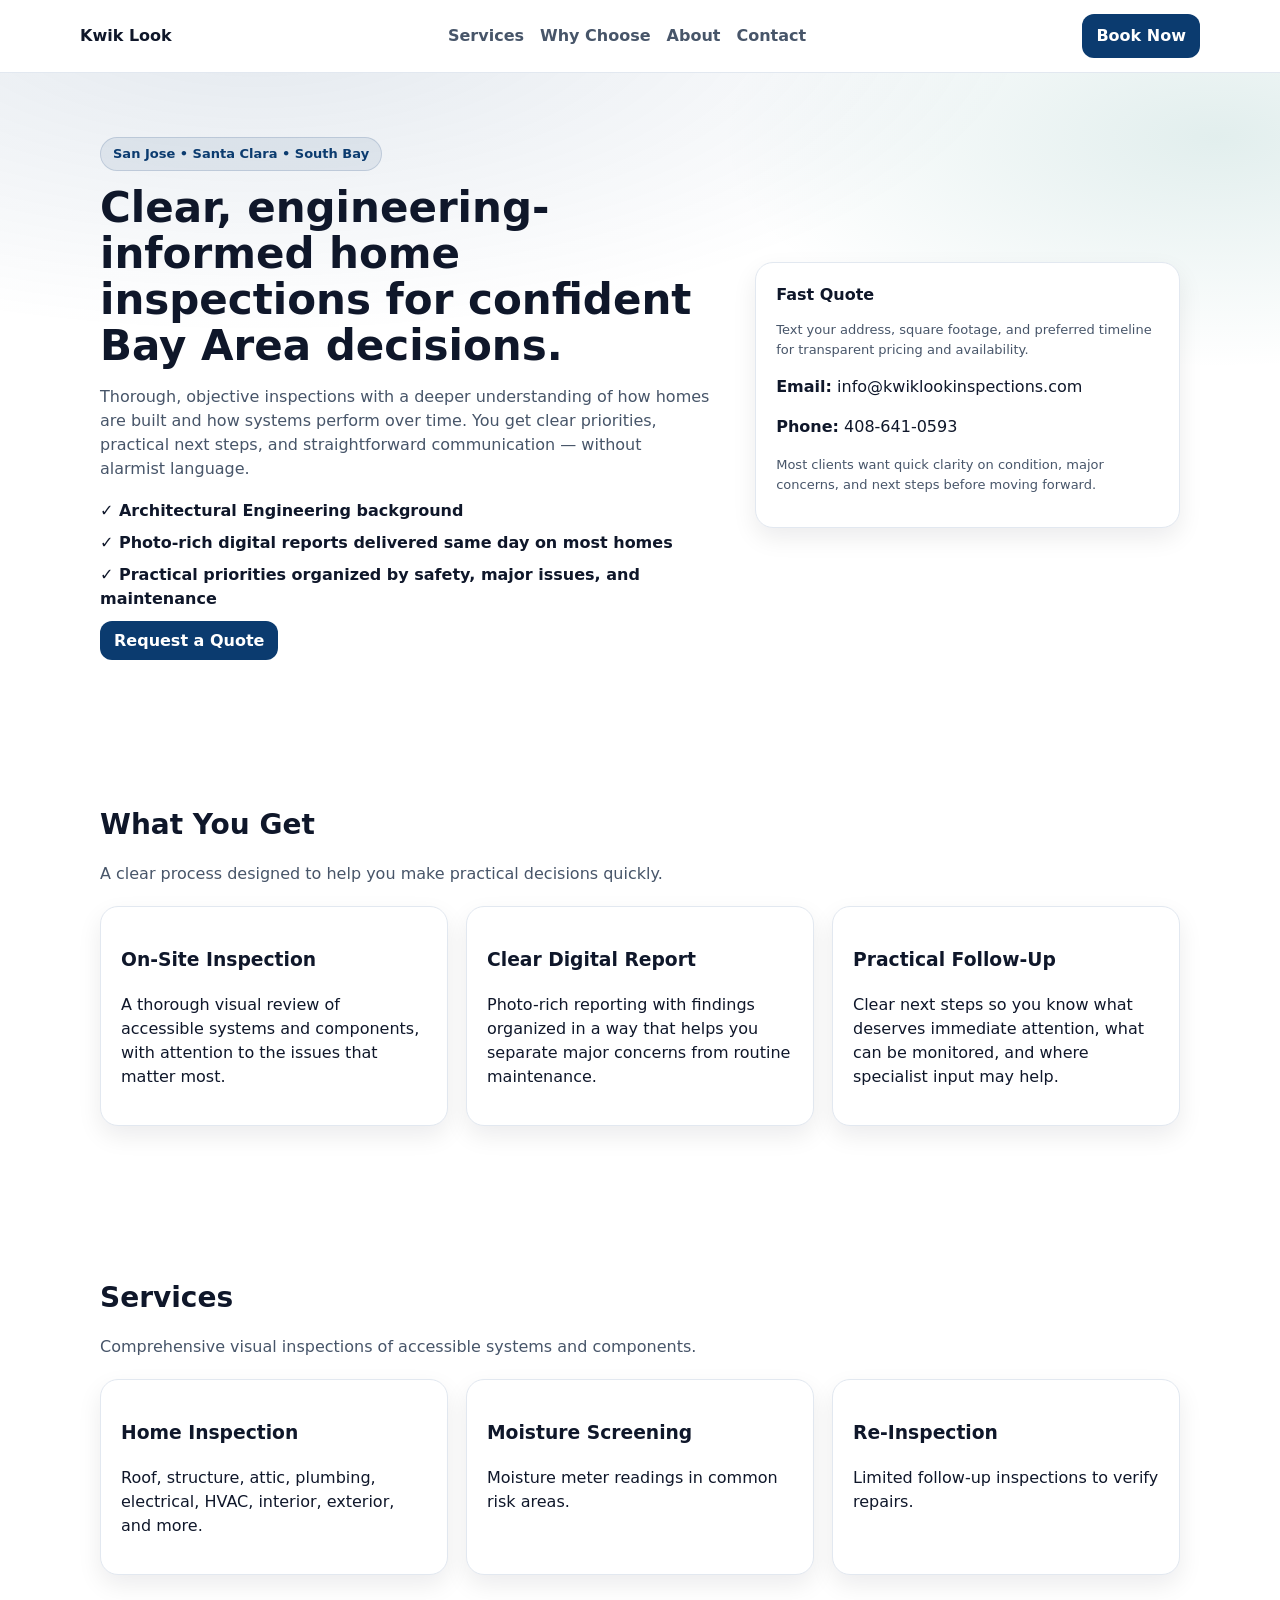
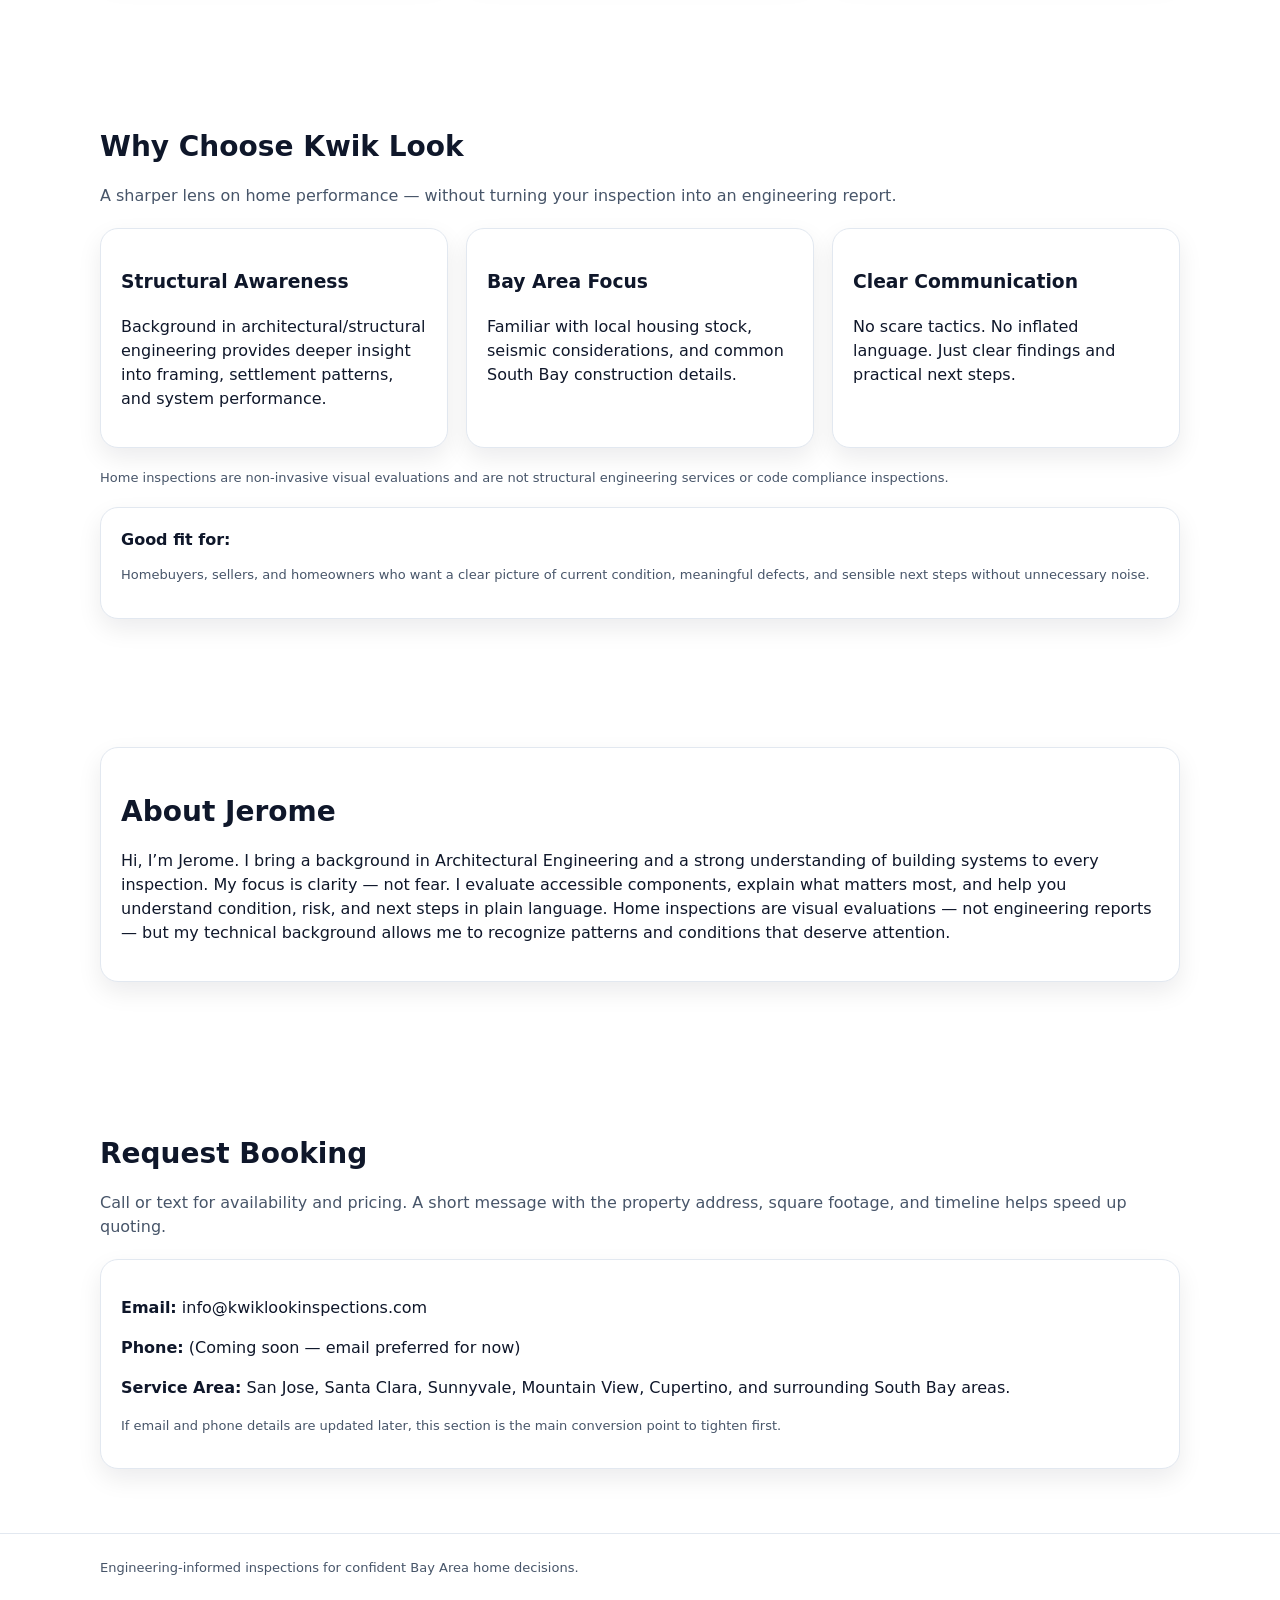
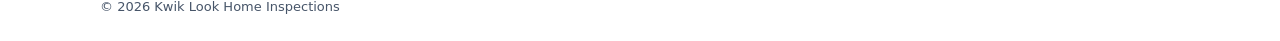
==== commit 0aa945bb: "Update contact phone number to 408-641-0593 - Replace placeholder '(Coming soon)' with active busine" ====
--- a/index.html
+++ b/index.html
@@ -136,7 +136,7 @@
 <strong>Fast Quote</strong>
 <p class="small">Text your address, square footage, and preferred timeline for transparent pricing and availability.</p>
 <p><strong>Email:</strong> info@kwiklookinspections.com</p>
-<p><strong>Phone:</strong> (Coming soon)</p>
+<p><strong>Phone:</strong> 408-641-0593</p>
 <p class="small">Most clients want quick clarity on condition, major concerns, and next steps before moving forward.</p>
 </div>
 </div>
